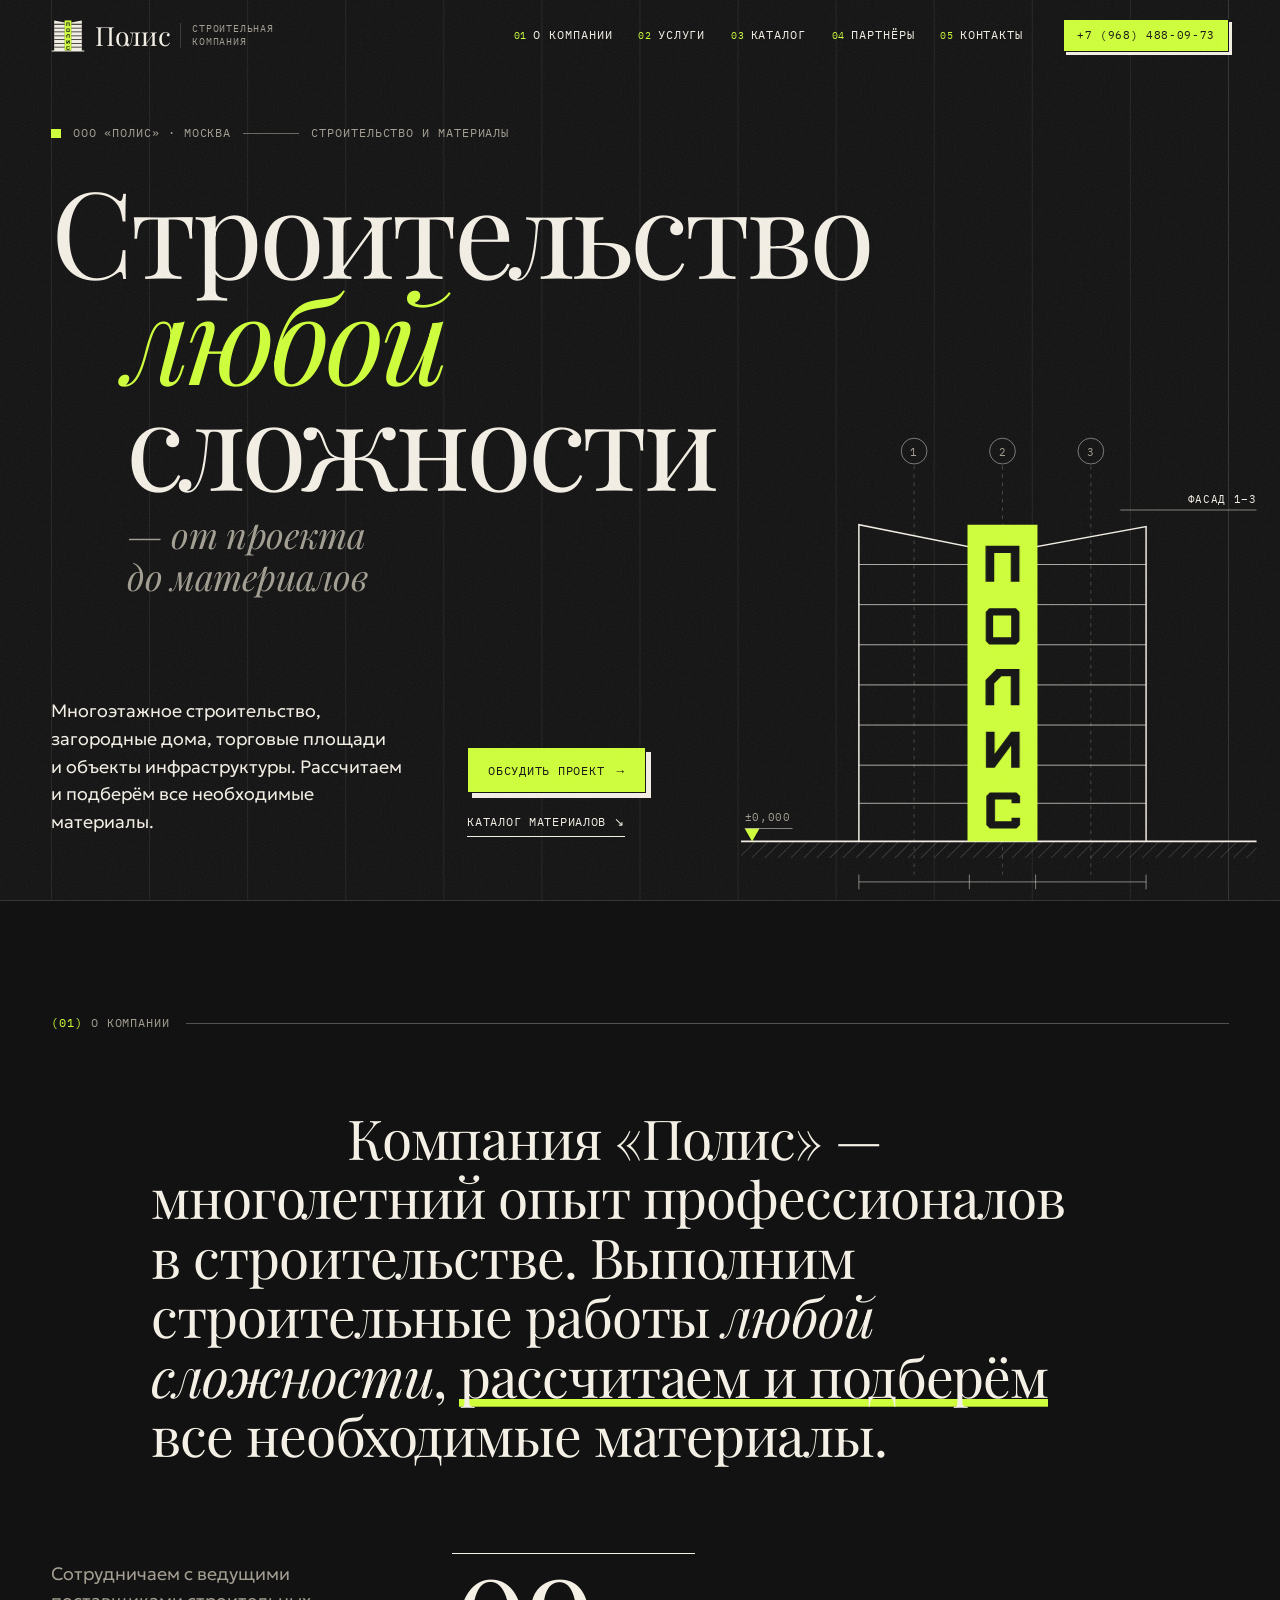
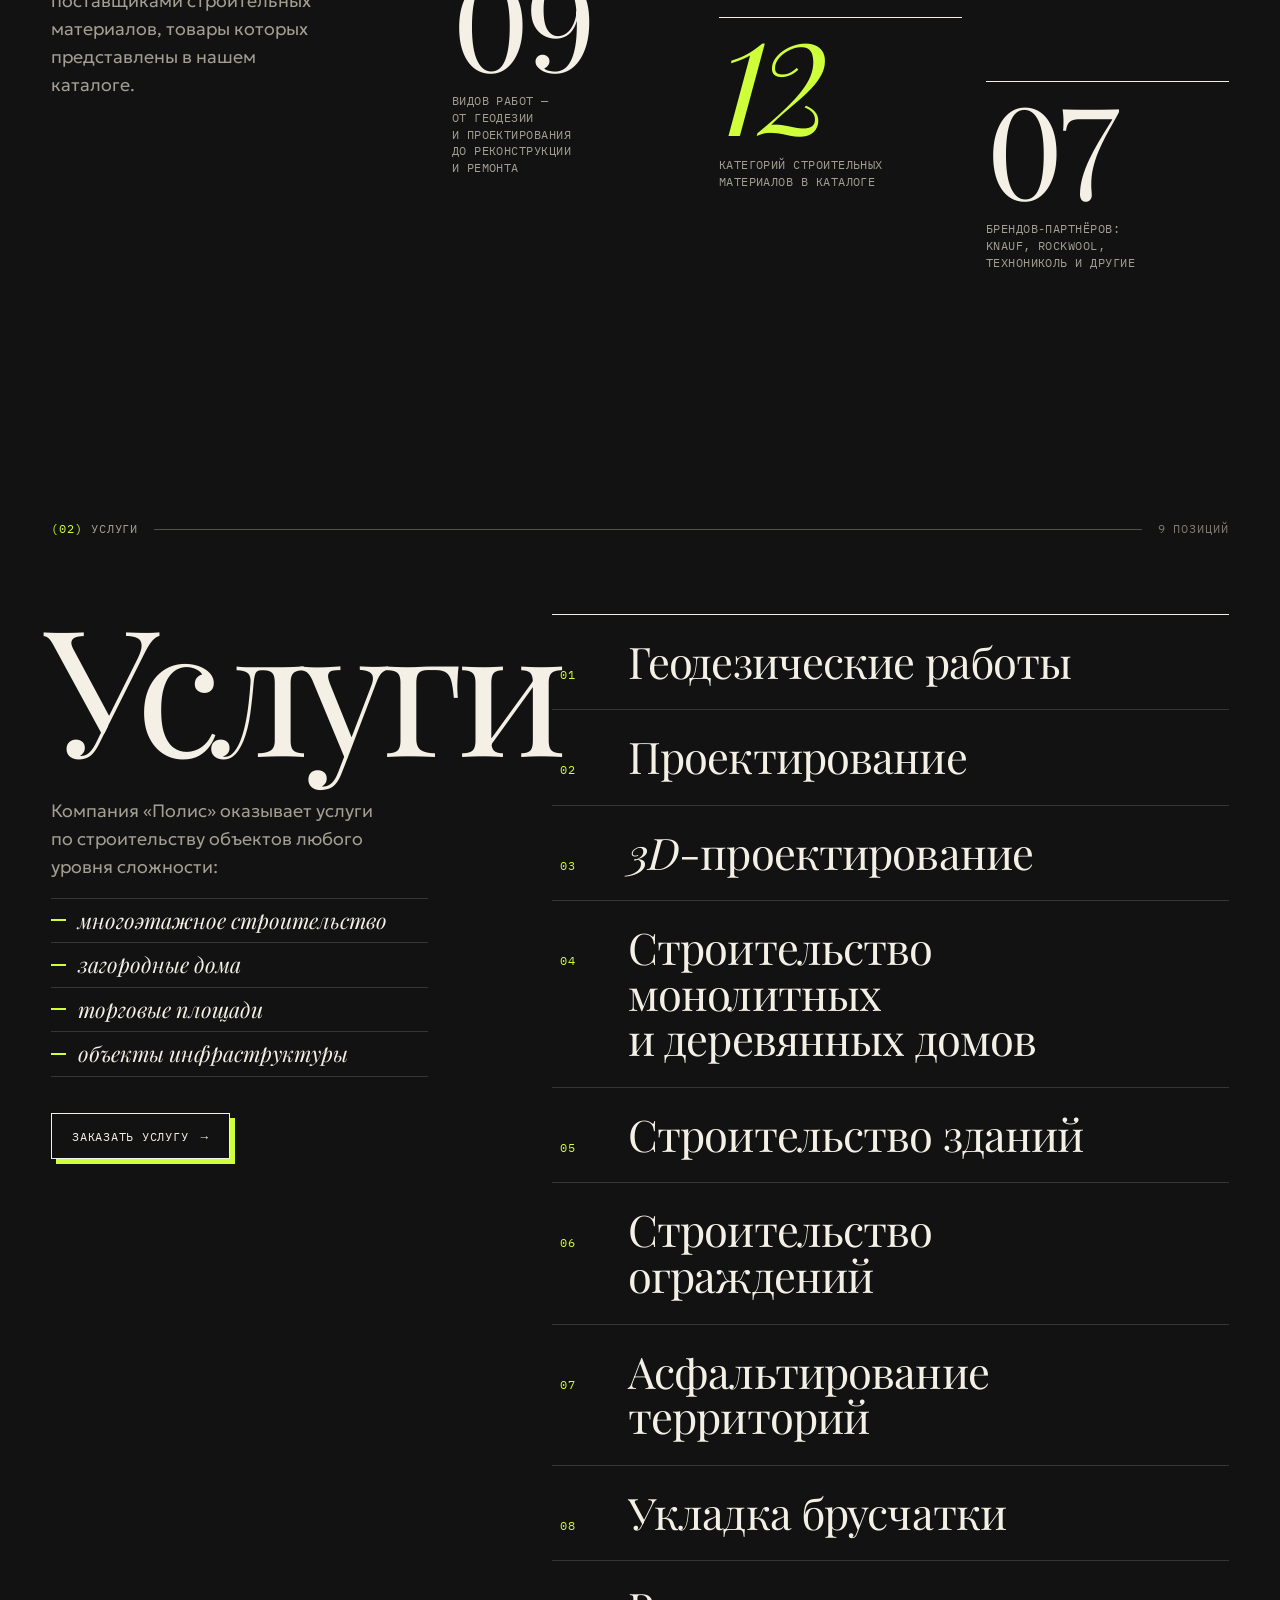
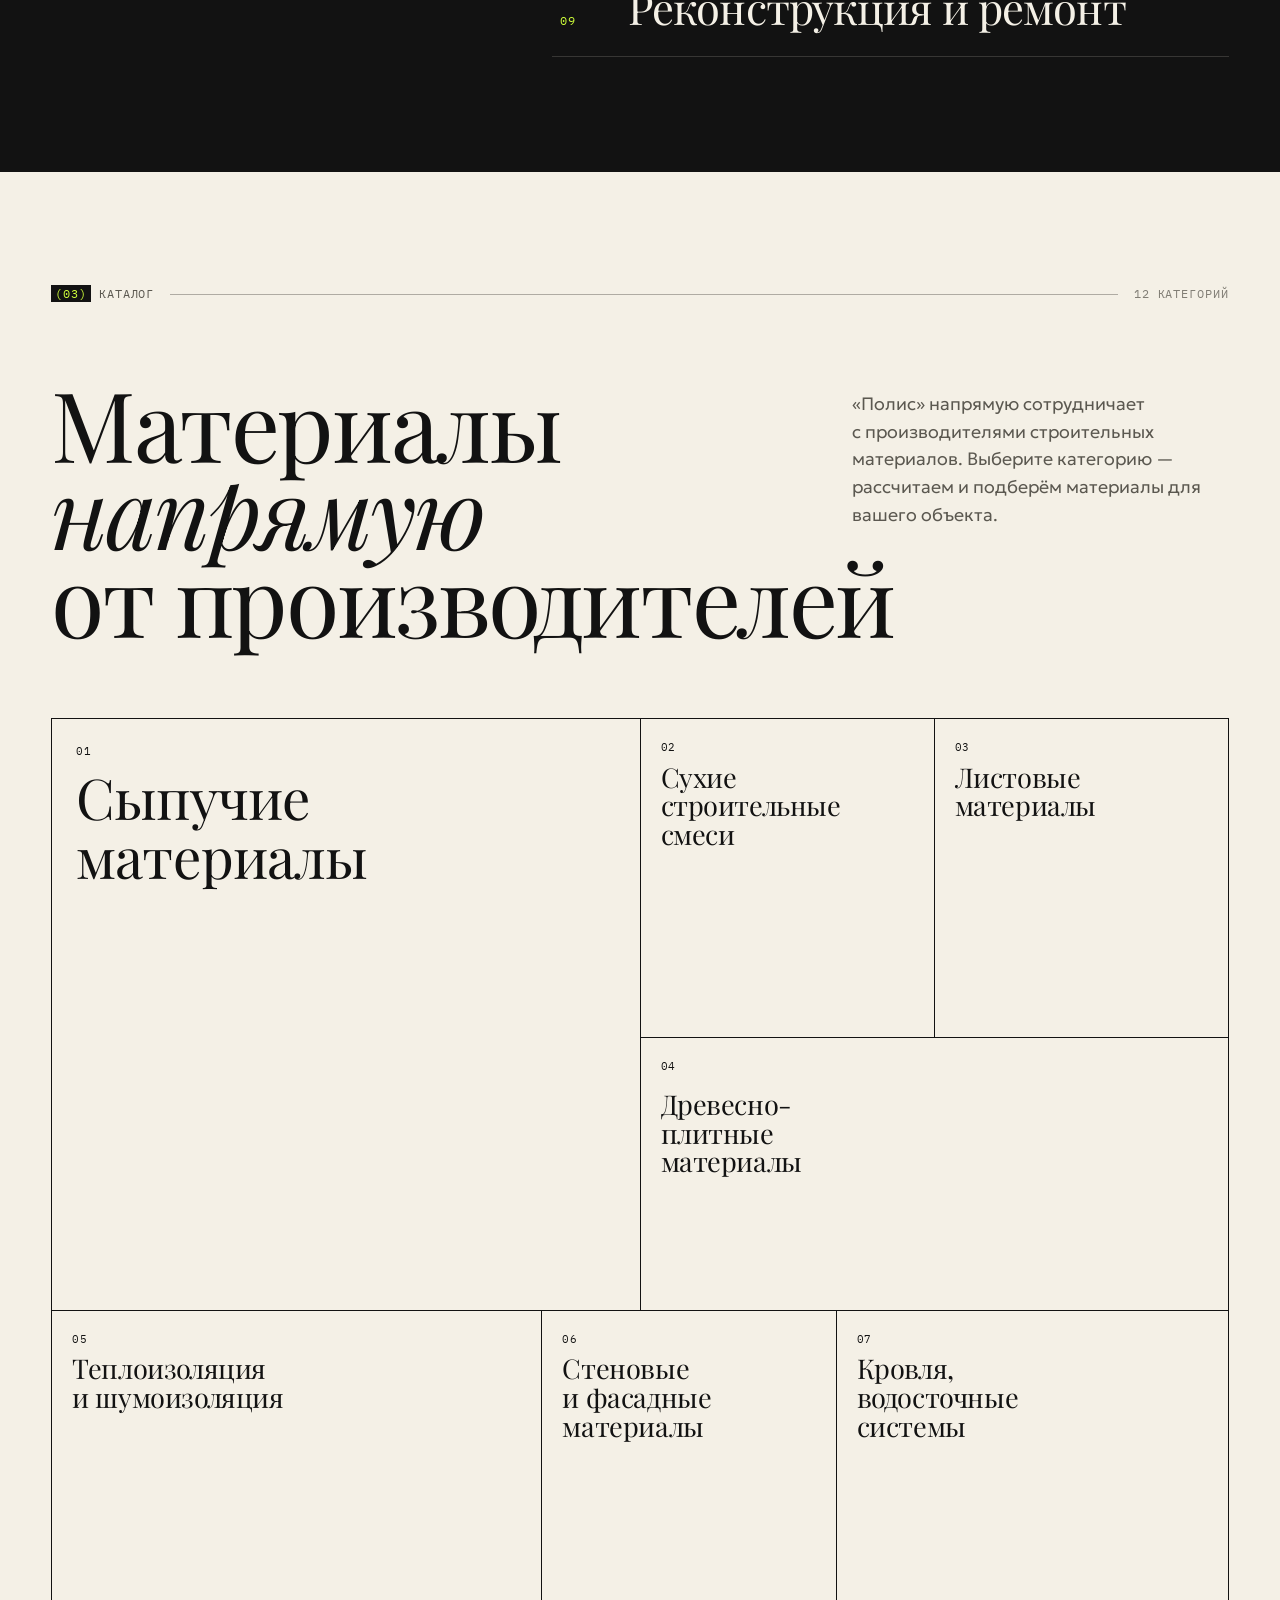
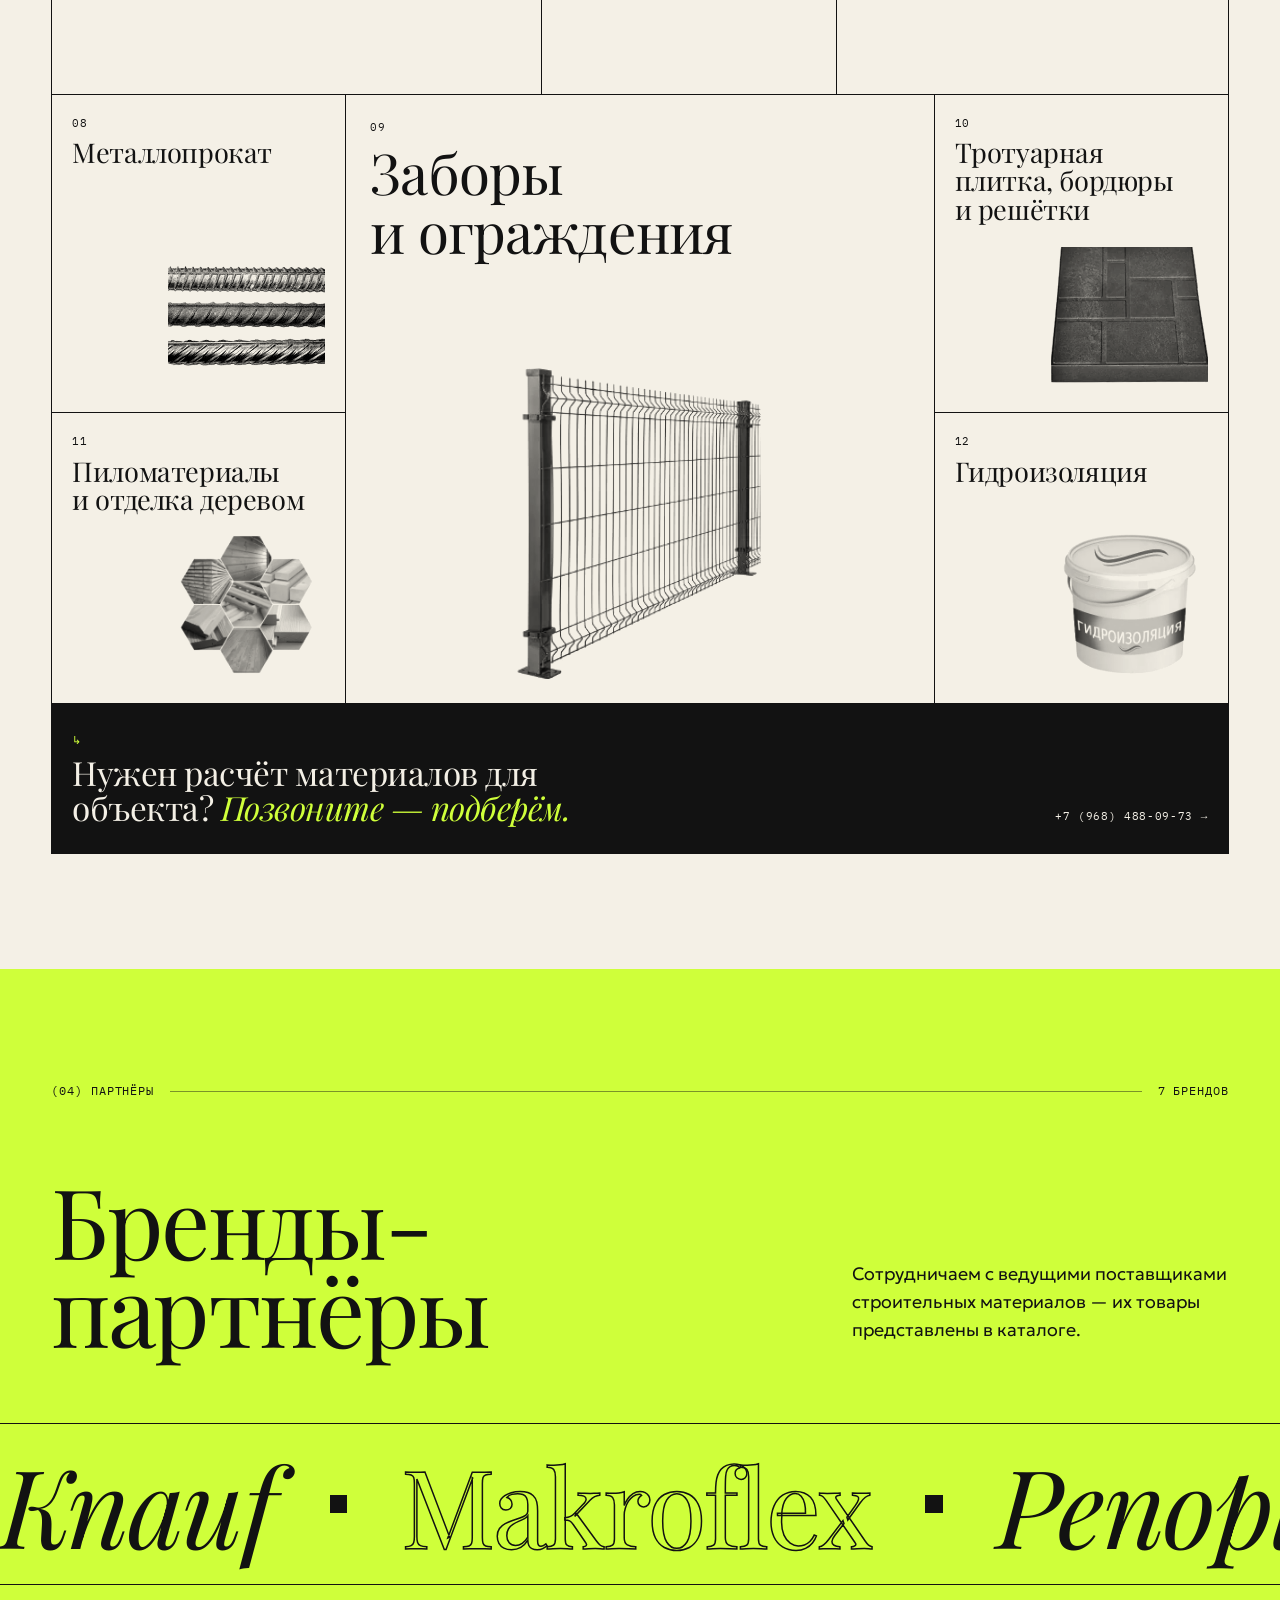
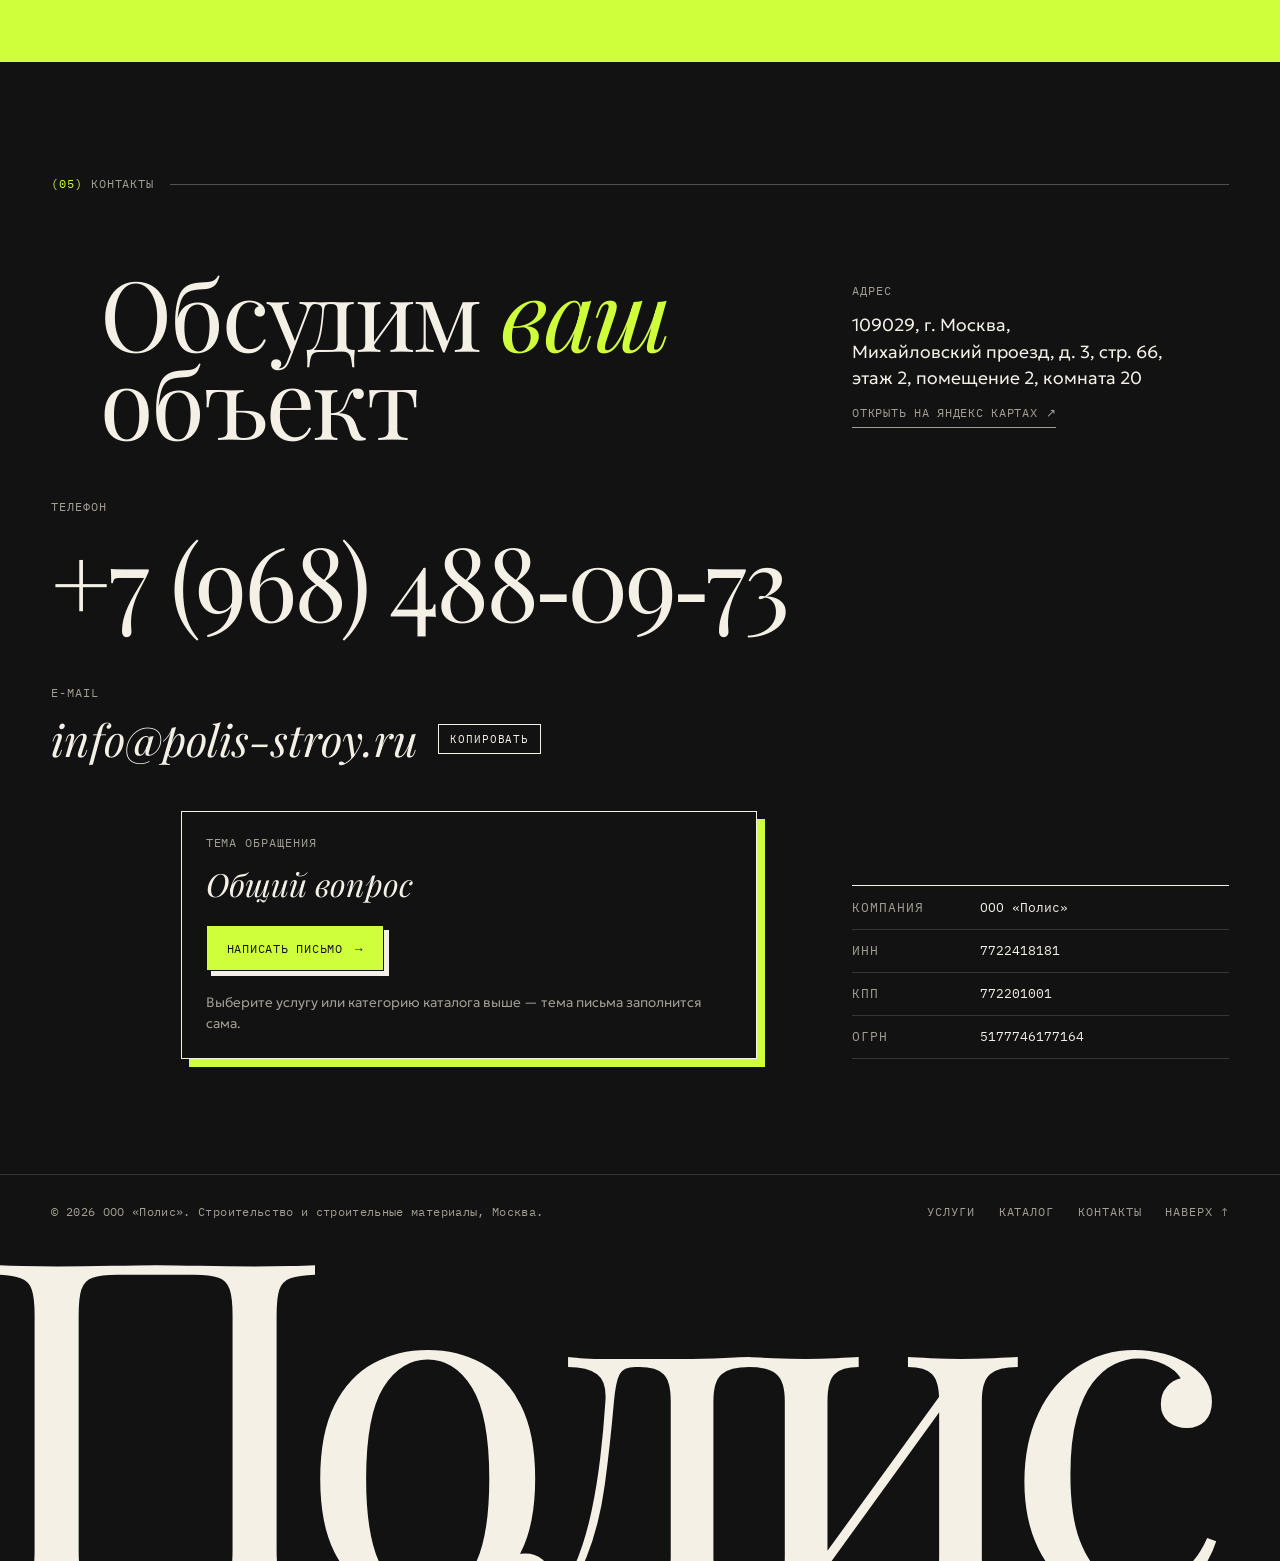
==== docs/index.html @ ef686bbd "chore: move site to docs/ for GitHub Pages" ====
<!doctype html>
<html lang="ru">
<head>
  <meta charset="utf-8">
  <meta name="viewport" content="width=device-width, initial-scale=1, viewport-fit=cover">
  <title>«Полис» — строительная компания в Москве: работы и материалы</title>
  <meta name="description" content="ООО «Полис», Москва: строительство объектов любой сложности — от геодезии и проектирования до реконструкции и ремонта. Рассчитаем и подберём строительные материалы. +7 (968) 488-09-73.">
  <link rel="canonical" href="https://www.polis-stroy.ru/">
  <meta name="theme-color" content="#121212">
  <meta name="format-detection" content="telephone=no">

  <meta property="og:type" content="website">
  <meta property="og:locale" content="ru_RU">
  <meta property="og:site_name" content="Полис">
  <meta property="og:title" content="Строительная компания «Полис» — Москва">
  <meta property="og:description" content="Строительство объектов любой сложности. Рассчитаем и подберём все необходимые материалы от ведущих производителей.">
  <meta property="og:url" content="https://www.polis-stroy.ru/">
  <meta property="og:image" content="https://www.polis-stroy.ru/assets/img/og-image.jpg">
  <meta property="og:image:width" content="1200">
  <meta property="og:image:height" content="630">
  <meta property="og:image:alt" content="Полис — строительство любой сложности">
  <meta name="twitter:card" content="summary_large_image">

  <link rel="icon" href="favicon.svg" type="image/svg+xml">
  <link rel="apple-touch-icon" href="assets/img/apple-touch-icon.png">

  <link rel="preload" href="assets/fonts/playfair-cyrillic.woff2" as="font" type="font/woff2" crossorigin>
  <link rel="preload" href="assets/fonts/geologica-cyrillic.woff2" as="font" type="font/woff2" crossorigin>
  <link rel="stylesheet" href="assets/css/style.css">
  <script>document.documentElement.classList.add('js')</script>
  <script src="assets/js/main.js" defer></script>

  <script type="application/ld+json">
  {
    "@context": "https://schema.org",
    "@type": "GeneralContractor",
    "name": "Полис",
    "legalName": "ООО «Полис»",
    "url": "https://www.polis-stroy.ru/",
    "image": "https://www.polis-stroy.ru/assets/img/og-image.jpg",
    "telephone": "+7-968-488-09-73",
    "email": "info@polis-stroy.ru",
    "taxID": "7722418181",
    "address": {
      "@type": "PostalAddress",
      "postalCode": "109029",
      "addressLocality": "Москва",
      "streetAddress": "Михайловский проезд, д. 3, стр. 66, этаж 2, помещение 2, комната 20",
      "addressCountry": "RU"
    },
    "hasOfferCatalog": {
      "@type": "OfferCatalog",
      "name": "Услуги",
      "itemListElement": [
        {"@type": "Offer", "itemOffered": {"@type": "Service", "name": "Геодезические работы"}},
        {"@type": "Offer", "itemOffered": {"@type": "Service", "name": "Проектирование"}},
        {"@type": "Offer", "itemOffered": {"@type": "Service", "name": "3D-проектирование"}},
        {"@type": "Offer", "itemOffered": {"@type": "Service", "name": "Строительство монолитных и деревянных домов"}},
        {"@type": "Offer", "itemOffered": {"@type": "Service", "name": "Строительство зданий"}},
        {"@type": "Offer", "itemOffered": {"@type": "Service", "name": "Строительство ограждений"}},
        {"@type": "Offer", "itemOffered": {"@type": "Service", "name": "Асфальтирование территорий"}},
        {"@type": "Offer", "itemOffered": {"@type": "Service", "name": "Укладка брусчатки"}},
        {"@type": "Offer", "itemOffered": {"@type": "Service", "name": "Реконструкция и ремонт"}}
      ]
    }
  }
  </script>
</head>
<body>
  <svg class="sprite" width="0" height="0" aria-hidden="true" focusable="false">
    <symbol id="mark" viewBox="0 0 192 192">
      <path style="fill:var(--mark-side,currentColor)" d="M18 8l60 12v160H18zM114 20l60-11v171h-60zM4 177.3h183.8v5.8H4z"/>
      <path style="fill:var(--mark-gap,#121212)" d="M18 27.5h156v4.3H18zM18 49.3h156v4.2H18zM18 71.1h156v4.2H18zM18 92.9h156v4.2H18zM18 114.7h156v4.2H18zM18 136.5h156v4.2H18zM18 157.2h156v4.3H18z"/>
      <path style="fill:var(--mark-core,#cfff3a)" d="M77 8h38v169.3H77z"/>
      <path style="fill:var(--mark-gap,#121212)" d="m105.2 19.4v19.6h-4.7v-15.7h-9v15.7h-4.7v-19.6zm-1.9 34l1.9 2v15.7l-1.9 1.9h-14.5l-1.9-1.9v-15.7l1.9-2zm-2.6 15.7v-11.8h-9.8v11.8zm4.5 17.3v19.6h-4.7v-15.7h-5.1l-3.9 3.9v11.8h-4.7v-13.7l5.9-5.9zm-13.5 34v12.1l9-12.1h4.6v19.6h-4.6v-12.1l-9 12.1h-4.7v-19.6zm11.9 33l1.9 2v3.9h-4.6v-2h-9v11.8h9v-2h4.6v4l-1.9 1.9h-14.5l-1.9-1.9v-15.7l1.9-2z"/>
    </symbol>
  </svg>

  <a class="skip" href="#main">Перейти к содержанию</a>

  <header class="site-header" data-header>
    <div class="site-header__inner">
      <a class="brand" href="#top" aria-label="Полис — на главную">
        <svg class="brand__mark" aria-hidden="true"><use href="#mark"/></svg>
        <span class="brand__name">Полис</span>
        <span class="brand__tag">Строительная<br>компания</span>
      </a>

      <nav class="nav" aria-label="Основная навигация">
        <ul class="nav__list" id="nav-list">
          <li><a href="#about"><span class="nav__num">01</span>О&nbsp;компании</a></li>
          <li><a href="#services"><span class="nav__num">02</span>Услуги</a></li>
          <li><a href="#catalog"><span class="nav__num">03</span>Каталог</a></li>
          <li><a href="#partners"><span class="nav__num">04</span>Партнёры</a></li>
          <li><a href="#contacts"><span class="nav__num">05</span>Контакты</a></li>
          <li class="nav__extra">
            <a href="tel:+79684880973">+7 (968) 488-09-73</a>
            <a href="mailto:info@polis-stroy.ru">info@polis-stroy.ru</a>
          </li>
        </ul>
      </nav>

      <a class="btn btn--sm header-phone" href="tel:+79684880973">+7 (968) 488-09-73</a>

      <button class="menu-toggle" type="button" aria-expanded="false" aria-controls="nav-list" data-menu-toggle>
        <span class="menu-toggle__label">Меню</span>
        <span class="menu-toggle__bars" aria-hidden="true"></span>
      </button>
    </div>
    <div class="progress" aria-hidden="true"></div>
  </header>

  <main id="main">
    <!-- HERO -->
    <section class="hero" id="top" aria-labelledby="hero-title">
      <div class="hero__grid wrap">
        <p class="hero__kicker eyebrow">
          <span class="sq" aria-hidden="true"></span>ООО «Полис» · Москва
          <span class="hero__kicker-rule" aria-hidden="true"></span>
          <span class="hero__kicker-alt">Строительство и&nbsp;материалы</span>
        </p>

        <h1 class="hero__title" id="hero-title">
          <span class="hero__line hero__line--1">Строительство</span>
          <span class="hero__line hero__line--2"><em>любой</em> сложности</span>
          <span class="hero__line hero__line--3">— от&nbsp;проекта до&nbsp;материалов</span>
        </h1>

        <div class="hero__foot">
          <p class="hero__lead">
            Многоэтажное строительство, загородные дома, торговые площади и&nbsp;объекты инфраструктуры. Рассчитаем и&nbsp;подберём все необходимые материалы.
          </p>
          <div class="hero__actions">
            <a class="btn" href="#contacts">Обсудить проект <span class="btn__arrow" aria-hidden="true">→</span></a>
            <a class="link-arrow" href="#catalog">Каталог материалов <span aria-hidden="true">↘</span></a>
          </div>
        </div>
      </div>

      <svg class="hero__art" viewBox="-52 -44 292 256" aria-hidden="true" focusable="false">
        <defs>
          <pattern id="hatch" width="5" height="5" patternUnits="userSpaceOnUse" patternTransform="rotate(45)">
            <line x1="0" y1="0" x2="0" y2="5" class="art-hatch"/>
          </pattern>
        </defs>
        <g class="art-axes">
          <path d="M48 -24V198M96 -24V198M144 -24V198"/>
          <circle cx="48" cy="-32" r="7"/><circle cx="96" cy="-32" r="7"/><circle cx="144" cy="-32" r="7"/>
          <text x="48" y="-29.5">1</text><text x="96" y="-29.5">2</text><text x="144" y="-29.5">3</text>
        </g>
        <rect x="-46" y="180" width="280" height="9" fill="url(#hatch)"/>
        <g class="art-draw">
          <path pathLength="1" d="M18 180V8l60 12v160"/>
          <path pathLength="1" d="M114 180V20l60-11v171"/>
          <path pathLength="1" class="art-floors" d="M18 29.6h60M18 51.4h60M18 73.2h60M18 95h60M18 116.8h60M18 138.6h60M18 159.3h60M114 29.6h60M114 51.4h60M114 73.2h60M114 95h60M114 116.8h60M114 138.6h60M114 159.3h60"/>
          <path pathLength="1" class="art-ground" d="M-46 180H234"/>
        </g>
        <g class="art-core">
          <rect x="77" y="8" width="38" height="172"/>
          <path class="art-letters" d="m105.2 19.4v19.6h-4.7v-15.7h-9v15.7h-4.7v-19.6zm-1.9 34l1.9 2v15.7l-1.9 1.9h-14.5l-1.9-1.9v-15.7l1.9-2zm-2.6 15.7v-11.8h-9.8v11.8zm4.5 17.3v19.6h-4.7v-15.7h-5.1l-3.9 3.9v11.8h-4.7v-13.7l5.9-5.9zm-13.5 34v12.1l9-12.1h4.6v19.6h-4.6v-12.1l-9 12.1h-4.7v-19.6zm11.9 33l1.9 2v3.9h-4.6v-2h-9v11.8h9v-2h4.6v4l-1.9 1.9h-14.5l-1.9-1.9v-15.7l1.9-2z"/>
        </g>
        <g class="art-notes">
          <path d="M-40 180l-4-7h8z"/>
          <path d="M-44 173h26"/>
          <text x="-44" y="169" text-anchor="start">±0,000</text>
          <path d="M18 202H174M18 198v8M78 198v8M114 198v8M174 198v8"/>
          <text x="234" y="-4" text-anchor="end" class="art-title">ФАСАД 1–3</text>
          <path d="M160 0H234"/>
        </g>
      </svg>
    </section>

    <!-- ABOUT -->
    <section class="about section" id="about" aria-labelledby="about-title">
      <div class="wrap">
        <div class="section-bar">
          <span class="eyebrow"><span class="idx">(01)</span> О&nbsp;компании</span>
          <span class="section-bar__rule" aria-hidden="true"></span>
        </div>

        <div class="about__grid">
          <h2 class="visually-hidden" id="about-title">О компании</h2>
          <p class="about__statement" data-reveal>
            Компания «Полис»&nbsp;— многолетний опыт профессионалов в&nbsp;строительстве. Выполним строительные работы <em>любой сложности</em>, <mark>рассчитаем и&nbsp;подберём</mark> все необходимые материалы.
          </p>

          <p class="about__side" data-reveal>
            Сотрудничаем с&nbsp;ведущими поставщиками строительных материалов, товары которых представлены в&nbsp;нашем каталоге.
          </p>

          <ul class="facts" role="list">
            <li class="fact fact--a" data-reveal>
              <span class="fact__num">09</span>
              <span class="fact__label">видов работ&nbsp;— от&nbsp;геодезии и&nbsp;проектирования до&nbsp;реконструкции и&nbsp;ремонта</span>
            </li>
            <li class="fact fact--b" data-reveal>
              <span class="fact__num">12</span>
              <span class="fact__label">категорий строительных материалов в&nbsp;каталоге</span>
            </li>
            <li class="fact fact--c" data-reveal>
              <span class="fact__num">07</span>
              <span class="fact__label">брендов-партнёров: Knauf, Rockwool, Технониколь и&nbsp;другие</span>
            </li>
          </ul>
        </div>
      </div>
    </section>

    <!-- SERVICES -->
    <section class="services section" id="services" aria-labelledby="services-title">
      <div class="wrap">
        <div class="section-bar">
          <span class="eyebrow"><span class="idx">(02)</span> Услуги</span>
          <span class="section-bar__rule" aria-hidden="true"></span>
          <span class="eyebrow eyebrow--muted">9&nbsp;позиций</span>
        </div>

        <div class="services__grid">
          <div class="services__intro">
            <h2 class="display services__title" id="services-title">Услуги</h2>
            <p class="services__text">
              Компания «Полис» оказывает услуги по&nbsp;строительству объектов любого уровня сложности:
            </p>
            <ul class="objects" role="list">
              <li>многоэтажное строительство</li>
              <li>загородные дома</li>
              <li>торговые площади</li>
              <li>объекты инфраструктуры</li>
            </ul>
            <a class="btn btn--ghost" href="#contacts">Заказать услугу <span class="btn__arrow" aria-hidden="true">→</span></a>
          </div>

          <ol class="svc" role="list">
            <li><a class="svc__row" href="#contacts" data-topic="Геодезические работы"><span class="svc__num">01</span><span class="svc__name">Геодезические работы</span><span class="svc__go">Заказать <span aria-hidden="true">→</span></span></a></li>
            <li><a class="svc__row" href="#contacts" data-topic="Проектирование"><span class="svc__num">02</span><span class="svc__name">Проектирование</span><span class="svc__go">Заказать <span aria-hidden="true">→</span></span></a></li>
            <li><a class="svc__row" href="#contacts" data-topic="3D-проектирование"><span class="svc__num">03</span><span class="svc__name"><em>3D</em>-проектирование</span><span class="svc__go">Заказать <span aria-hidden="true">→</span></span></a></li>
            <li><a class="svc__row" href="#contacts" data-topic="Строительство монолитных и деревянных домов"><span class="svc__num">04</span><span class="svc__name">Строительство монолитных и&nbsp;деревянных домов</span><span class="svc__go">Заказать <span aria-hidden="true">→</span></span></a></li>
            <li><a class="svc__row" href="#contacts" data-topic="Строительство зданий"><span class="svc__num">05</span><span class="svc__name">Строительство зданий</span><span class="svc__go">Заказать <span aria-hidden="true">→</span></span></a></li>
            <li><a class="svc__row" href="#contacts" data-topic="Строительство ограждений"><span class="svc__num">06</span><span class="svc__name">Строительство ограждений</span><span class="svc__go">Заказать <span aria-hidden="true">→</span></span></a></li>
            <li><a class="svc__row" href="#contacts" data-topic="Асфальтирование территорий"><span class="svc__num">07</span><span class="svc__name">Асфальтирование территорий</span><span class="svc__go">Заказать <span aria-hidden="true">→</span></span></a></li>
            <li><a class="svc__row" href="#contacts" data-topic="Укладка брусчатки"><span class="svc__num">08</span><span class="svc__name">Укладка брусчатки</span><span class="svc__go">Заказать <span aria-hidden="true">→</span></span></a></li>
            <li><a class="svc__row" href="#contacts" data-topic="Реконструкция и ремонт"><span class="svc__num">09</span><span class="svc__name">Реконструкция и&nbsp;ремонт</span><span class="svc__go">Заказать <span aria-hidden="true">→</span></span></a></li>
          </ol>
        </div>
      </div>
    </section>

    <!-- CATALOG -->
    <section class="catalog section section--paper" id="catalog" aria-labelledby="catalog-title">
      <div class="wrap">
        <div class="section-bar">
          <span class="eyebrow"><span class="idx">(03)</span> Каталог</span>
          <span class="section-bar__rule" aria-hidden="true"></span>
          <span class="eyebrow eyebrow--muted">12&nbsp;категорий</span>
        </div>

        <div class="catalog__head">
          <h2 class="display catalog__title" id="catalog-title"><span>Материалы</span> <em>напрямую</em> <span>от&nbsp;производителей</span></h2>
          <p class="catalog__text">
            «Полис» напрямую сотрудничает с&nbsp;производителями строительных материалов. Выберите категорию&nbsp;— рассчитаем и&nbsp;подберём материалы для вашего объекта.
          </p>
        </div>

        <ul class="tiles" role="list">
          <li class="tile tile--xl">
            <a class="tile__link" href="#contacts" data-topic="Сыпучие материалы">
              <span class="tile__num">01</span>
              <h3 class="tile__title">Сыпучие материалы</h3>
              <img class="tile__img" src="assets/img/catalog/bulk-materials.webp" alt="" width="350" height="350" loading="lazy" decoding="async">
              <span class="tile__cta">Запросить расчёт <span aria-hidden="true">→</span></span>
            </a>
          </li>
          <li class="tile">
            <a class="tile__link" href="#contacts" data-topic="Сухие строительные смеси">
              <span class="tile__num">02</span>
              <h3 class="tile__title">Сухие строительные смеси</h3>
              <img class="tile__img" src="assets/img/catalog/dry-building-mixes.webp" alt="" width="350" height="350" loading="lazy" decoding="async">
              <span class="tile__cta">Запросить расчёт <span aria-hidden="true">→</span></span>
            </a>
          </li>
          <li class="tile">
            <a class="tile__link" href="#contacts" data-topic="Листовые материалы">
              <span class="tile__num">03</span>
              <h3 class="tile__title">Листовые материалы</h3>
              <img class="tile__img" src="assets/img/catalog/sheet-materials.webp" alt="" width="350" height="350" loading="lazy" decoding="async">
              <span class="tile__cta">Запросить расчёт <span aria-hidden="true">→</span></span>
            </a>
          </li>
          <li class="tile tile--wide">
            <a class="tile__link" href="#contacts" data-topic="Древесно-плитные материалы">
              <span class="tile__num">04</span>
              <h3 class="tile__title">Древесно-плитные материалы</h3>
              <img class="tile__img" src="assets/img/catalog/wood-board-materials.webp" alt="" width="300" height="300" loading="lazy" decoding="async">
              <span class="tile__cta">Запросить расчёт <span aria-hidden="true">→</span></span>
            </a>
          </li>
          <li class="tile tile--m5">
            <a class="tile__link" href="#contacts" data-topic="Теплоизоляция и шумоизоляция">
              <span class="tile__num">05</span>
              <h3 class="tile__title">Теплоизоляция и&nbsp;шумоизоляция</h3>
              <img class="tile__img" src="assets/img/catalog/thermal-noise-insulation.webp" alt="" width="350" height="350" loading="lazy" decoding="async">
              <span class="tile__cta">Запросить расчёт <span aria-hidden="true">→</span></span>
            </a>
          </li>
          <li class="tile">
            <a class="tile__link" href="#contacts" data-topic="Стеновые и фасадные материалы">
              <span class="tile__num">06</span>
              <h3 class="tile__title">Стеновые и&nbsp;фасадные материалы</h3>
              <img class="tile__img" src="assets/img/catalog/facade-materials.webp" alt="" width="300" height="300" loading="lazy" decoding="async">
              <span class="tile__cta">Запросить расчёт <span aria-hidden="true">→</span></span>
            </a>
          </li>
          <li class="tile tile--m4">
            <a class="tile__link" href="#contacts" data-topic="Кровля, водосточные системы">
              <span class="tile__num">07</span>
              <h3 class="tile__title">Кровля, водосточные системы</h3>
              <img class="tile__img" src="assets/img/catalog/roofing-materials.webp" alt="" width="350" height="350" loading="lazy" decoding="async">
              <span class="tile__cta">Запросить расчёт <span aria-hidden="true">→</span></span>
            </a>
          </li>
          <li class="tile">
            <a class="tile__link" href="#contacts" data-topic="Металлопрокат">
              <span class="tile__num">08</span>
              <h3 class="tile__title">Металлопрокат</h3>
              <img class="tile__img" src="assets/img/catalog/metal-products.webp" alt="" width="300" height="300" loading="lazy" decoding="async">
              <span class="tile__cta">Запросить расчёт <span aria-hidden="true">→</span></span>
            </a>
          </li>
          <li class="tile tile--xl tile--center">
            <a class="tile__link" href="#contacts" data-topic="Заборы и ограждения">
              <span class="tile__num">09</span>
              <h3 class="tile__title">Заборы и&nbsp;ограждения</h3>
              <img class="tile__img" src="assets/img/catalog/fences.webp" alt="" width="300" height="300" loading="lazy" decoding="async">
              <span class="tile__cta">Запросить расчёт <span aria-hidden="true">→</span></span>
            </a>
          </li>
          <li class="tile">
            <a class="tile__link" href="#contacts" data-topic="Тротуарная плитка, бордюры и решётки">
              <span class="tile__num">10</span>
              <h3 class="tile__title">Тротуарная плитка, бордюры и&nbsp;решётки</h3>
              <img class="tile__img" src="assets/img/catalog/paving-slabs.webp" alt="" width="300" height="300" loading="lazy" decoding="async">
              <span class="tile__cta">Запросить расчёт <span aria-hidden="true">→</span></span>
            </a>
          </li>
          <li class="tile">
            <a class="tile__link" href="#contacts" data-topic="Пиломатериалы и отделка деревом">
              <span class="tile__num">11</span>
              <h3 class="tile__title">Пиломатериалы и&nbsp;отделка деревом</h3>
              <img class="tile__img" src="assets/img/catalog/lumber-and-wood-trim.webp" alt="" width="350" height="350" loading="lazy" decoding="async">
              <span class="tile__cta">Запросить расчёт <span aria-hidden="true">→</span></span>
            </a>
          </li>
          <li class="tile">
            <a class="tile__link" href="#contacts" data-topic="Гидроизоляция">
              <span class="tile__num">12</span>
              <h3 class="tile__title">Гидроизоляция</h3>
              <img class="tile__img" src="assets/img/catalog/waterproofing.webp" alt="" width="350" height="350" loading="lazy" decoding="async">
              <span class="tile__cta">Запросить расчёт <span aria-hidden="true">→</span></span>
            </a>
          </li>
          <li class="tile tile--cta">
            <a class="tile__link" href="tel:+79684880973">
              <span class="tile__num">↳</span>
              <span class="tile__title">Нужен расчёт материалов для объекта? <em>Позвоните&nbsp;— подберём.</em></span>
              <span class="tile__cta">+7 (968) 488-09-73 <span aria-hidden="true">→</span></span>
            </a>
          </li>
        </ul>
      </div>
    </section>

    <!-- PARTNERS -->
    <section class="partners section section--accent" id="partners" aria-labelledby="partners-title">
      <div class="wrap partners__head">
        <div class="section-bar">
          <span class="eyebrow"><span class="idx">(04)</span> Партнёры</span>
          <span class="section-bar__rule" aria-hidden="true"></span>
          <span class="eyebrow">7&nbsp;брендов</span>
        </div>
        <div class="partners__intro">
          <h2 class="display partners__title" id="partners-title">Бренды-партнёры</h2>
          <p class="partners__text">Сотрудничаем с&nbsp;ведущими поставщиками строительных материалов&nbsp;— их товары представлены в&nbsp;каталоге.</p>
        </div>
      </div>

      <div class="marquee" data-marquee>
        <div class="marquee__track">
          <ul class="marquee__list" role="list">
            <li>Knauf</li>
            <li class="o">Makroflex</li>
            <li>Penoplex</li>
            <li class="o">Rockwool</li>
            <li>Tikkurila</li>
            <li class="o">Vetonit</li>
            <li>Технониколь</li>
          </ul>
          <ul class="marquee__list" role="list" aria-hidden="true">
            <li>Knauf</li>
            <li class="o">Makroflex</li>
            <li>Penoplex</li>
            <li class="o">Rockwool</li>
            <li>Tikkurila</li>
            <li class="o">Vetonit</li>
            <li>Технониколь</li>
          </ul>
        </div>
      </div>
    </section>

    <!-- CONTACTS -->
    <section class="contacts section" id="contacts" aria-labelledby="contacts-title">
      <div class="wrap">
        <div class="section-bar">
          <span class="eyebrow"><span class="idx">(05)</span> Контакты</span>
          <span class="section-bar__rule" aria-hidden="true"></span>
        </div>

        <div class="contacts__grid">
          <div class="contacts__main">
            <h2 class="display contacts__title" id="contacts-title">Обсудим <em>ваш</em> объект</h2>

            <a class="phone" href="tel:+79684880973"><span class="phone__label eyebrow">Телефон</span>+7&nbsp;(968) 488‑09‑73</a>

            <div class="mail">
              <span class="eyebrow">E-mail</span>
              <div class="mail__row">
                <a class="mail__addr" href="mailto:info@polis-stroy.ru">info@polis-stroy.ru</a>
                <button class="chip-btn" type="button" data-copy="info@polis-stroy.ru" hidden>Копировать</button>
              </div>
            </div>

            <div class="request" data-request>
              <div class="request__row">
                <span class="eyebrow">Тема обращения</span>
                <button class="request__reset" type="button" data-topic-reset hidden>Сбросить <span aria-hidden="true">×</span></button>
              </div>
              <p class="request__topic" data-topic-out aria-live="polite">Общий вопрос</p>
              <a class="btn" href="mailto:info@polis-stroy.ru?subject=%D0%97%D0%B0%D0%BF%D1%80%D0%BE%D1%81%20%D1%81%20%D1%81%D0%B0%D0%B9%D1%82%D0%B0" data-mailto>Написать письмо <span class="btn__arrow" aria-hidden="true">→</span></a>
              <p class="request__hint">Выберите услугу или категорию каталога выше&nbsp;— тема письма заполнится сама.</p>
            </div>
          </div>

          <aside class="contacts__side">
            <div class="addr">
              <span class="eyebrow">Адрес</span>
              <address class="addr__text">
                109029, г.&nbsp;Москва,<br>
                Михайловский проезд, д.&nbsp;3, стр.&nbsp;66,<br>
                этаж&nbsp;2, помещение&nbsp;2, комната&nbsp;20
              </address>
              <a class="link-arrow" href="https://yandex.ru/maps/?text=%D0%9C%D0%BE%D1%81%D0%BA%D0%B2%D0%B0%2C%20%D0%9C%D0%B8%D1%85%D0%B0%D0%B9%D0%BB%D0%BE%D0%B2%D1%81%D0%BA%D0%B8%D0%B9%20%D0%BF%D1%80%D0%BE%D0%B5%D0%B7%D0%B4%2C%20%D0%B4.%203%2C%20%D1%81%D1%82%D1%80.%2066" target="_blank" rel="noopener">Открыть на&nbsp;Яндекс Картах <span aria-hidden="true">↗</span></a>
            </div>

            <dl class="req">
              <div><dt>Компания</dt><dd>ООО «Полис»</dd></div>
              <div><dt>ИНН</dt><dd>7722418181</dd></div>
              <div><dt>КПП</dt><dd>772201001</dd></div>
              <div><dt>ОГРН</dt><dd>5177746177164</dd></div>
            </dl>
          </aside>
        </div>
      </div>
    </section>
  </main>

  <footer class="site-footer">
    <div class="wrap site-footer__row">
      <p>© <span data-year>2026</span> ООО «Полис». Строительство и&nbsp;строительные материалы, Москва.</p>
      <ul class="site-footer__nav" role="list">
        <li><a href="#services">Услуги</a></li>
        <li><a href="#catalog">Каталог</a></li>
        <li><a href="#contacts">Контакты</a></li>
        <li><a href="#top">Наверх <span aria-hidden="true">↑</span></a></li>
      </ul>
    </div>
    <p class="site-footer__word" aria-hidden="true">Полис</p>
  </footer>

  <div class="toast" role="status" aria-live="polite" data-toast></div>
</body>
</html>
---- docs/assets/css/style.css ----
/* ==========================================================================
   Полис — лендинг
   Палитра: графит + кремовый + один акцент (лайм «хай-виз»).
   Шрифты: Playfair Display (заголовки), Geologica 300 (текст), IBM Plex Mono (метки).
   Mobile-first: база — телефон, дальше 48em (планшет) и 68em (десктоп).
   ========================================================================== */

/* ---------- Fonts (self-hosted, cyrillic + latin subsets) ---------- */
@font-face {
  font-family: "Playfair Display";
  font-style: normal;
  font-weight: 400 900;
  font-display: swap;
  src: url("../fonts/playfair-cyrillic.woff2") format("woff2");
  unicode-range: U+0301, U+0400-045F, U+0490-0491, U+04B0-04B1, U+2116;
}
@font-face {
  font-family: "Playfair Display";
  font-style: normal;
  font-weight: 400 900;
  font-display: swap;
  src: url("../fonts/playfair-latin.woff2") format("woff2");
  unicode-range: U+0000-00FF, U+0131, U+0152-0153, U+02BB-02BC, U+02C6, U+02DA, U+02DC, U+0304, U+0308, U+0329, U+2000-206F, U+20AC, U+2122, U+2191, U+2193, U+2212, U+2215, U+FEFF, U+FFFD;
}
@font-face {
  font-family: "Playfair Display";
  font-style: italic;
  font-weight: 400 900;
  font-display: swap;
  src: url("../fonts/playfair-italic-cyrillic.woff2") format("woff2");
  unicode-range: U+0301, U+0400-045F, U+0490-0491, U+04B0-04B1, U+2116;
}
@font-face {
  font-family: "Playfair Display";
  font-style: italic;
  font-weight: 400 900;
  font-display: swap;
  src: url("../fonts/playfair-italic-latin.woff2") format("woff2");
  unicode-range: U+0000-00FF, U+0131, U+0152-0153, U+02BB-02BC, U+02C6, U+02DA, U+02DC, U+0304, U+0308, U+0329, U+2000-206F, U+20AC, U+2122, U+2191, U+2193, U+2212, U+2215, U+FEFF, U+FFFD;
}
@font-face {
  font-family: "Geologica";
  font-style: normal;
  font-weight: 100 900;
  font-display: swap;
  src: url("../fonts/geologica-cyrillic.woff2") format("woff2");
  unicode-range: U+0301, U+0400-045F, U+0490-0491, U+04B0-04B1, U+2116;
}
@font-face {
  font-family: "Geologica";
  font-style: normal;
  font-weight: 100 900;
  font-display: swap;
  src: url("../fonts/geologica-latin.woff2") format("woff2");
  unicode-range: U+0000-00FF, U+0131, U+0152-0153, U+02BB-02BC, U+02C6, U+02DA, U+02DC, U+0304, U+0308, U+0329, U+2000-206F, U+20AC, U+2122, U+2191, U+2193, U+2212, U+2215, U+FEFF, U+FFFD;
}
@font-face {
  font-family: "IBM Plex Mono";
  font-style: normal;
  font-weight: 400;
  font-display: swap;
  src: url("../fonts/plexmono-cyrillic.woff2") format("woff2");
  unicode-range: U+0301, U+0400-045F, U+0490-0491, U+04B0-04B1, U+2116;
}
@font-face {
  font-family: "IBM Plex Mono";
  font-style: normal;
  font-weight: 400;
  font-display: swap;
  src: url("../fonts/plexmono-latin.woff2") format("woff2");
  unicode-range: U+0000-00FF, U+0131, U+0152-0153, U+02BB-02BC, U+02C6, U+02DA, U+02DC, U+0304, U+0308, U+0329, U+2000-206F, U+20AC, U+2122, U+2191, U+2193, U+2212, U+2215, U+FEFF, U+FFFD;
}

/* ---------- Tokens ---------- */
:root {
  --ink: #121212;
  --ink-2: #1b1b1a;
  --paper: #f4f0e6;
  --muted: #a39e92;      /* вторичный текст на графите */
  --muted-ink: #5b5850;  /* вторичный текст на кремовом */
  --accent: #cfff3a;     /* единственный акцент — лайм «хай-виз» */
  --line: rgb(244 240 230 / 0.16);

  --ff-display: "Playfair Display", Georgia, "Times New Roman", serif;
  --ff-body: "Geologica", "Helvetica Neue", Arial, sans-serif;
  --ff-mono: "IBM Plex Mono", ui-monospace, "SFMono-Regular", Menlo, monospace;

  --max: 1680px;
  --gutter: clamp(1rem, 4vw, 3.5rem);
  --gap: clamp(0.75rem, 2vw, 1.5rem);
  --header-h: 64px;

  --ease: cubic-bezier(0.7, 0, 0.2, 1);
  --ease-out: cubic-bezier(0.2, 0.8, 0.2, 1);
}

/* ---------- Base ---------- */
*,
*::before,
*::after { box-sizing: border-box; }

html {
  -webkit-text-size-adjust: 100%;
  text-size-adjust: 100%;
  scroll-padding-top: calc(var(--header-h) + 0.5rem);
}

body {
  margin: 0;
  background: var(--ink);
  color: var(--paper);
  font-family: var(--ff-body);
  font-weight: 300;
  font-size: clamp(1rem, 0.96rem + 0.2vw, 1.125rem);
  line-height: 1.55;
  -webkit-font-smoothing: antialiased;
  -moz-osx-font-smoothing: grayscale;
}

/* Зерно: фиксированный слой шума поверх страницы */
body::after {
  content: "";
  position: fixed;
  inset: 0;
  z-index: 90;
  pointer-events: none;
  opacity: 0.075;
  background-image: url("data:image/svg+xml,%3Csvg xmlns='http://www.w3.org/2000/svg' width='240' height='240'%3E%3Cfilter id='n'%3E%3CfeTurbulence type='fractalNoise' baseFrequency='.9' numOctaves='3' stitchTiles='stitch'/%3E%3CfeColorMatrix type='saturate' values='0'/%3E%3C/filter%3E%3Crect width='100%25' height='100%25' filter='url(%23n)'/%3E%3C/svg%3E");
}

img,
svg { display: block; max-width: 100%; }

a { color: inherit; }

/* Телефон не должен переноситься посередине номера */
a[href^="tel:"]:not(.tile__link),
.tile__cta { white-space: nowrap; }

.sprite { position: absolute; }

em { font-style: italic; }

h1, h2, h3, p, ul, ol, dl, dd, address { margin: 0; }

ul[role="list"],
ol[role="list"] { list-style: none; padding: 0; }

:focus-visible {
  outline: 2px solid var(--accent);
  outline-offset: 3px;
}

.section--paper :focus-visible,
.section--accent :focus-visible { outline-color: var(--ink); }

::selection { background: var(--accent); color: var(--ink); }

.visually-hidden {
  position: absolute !important;
  width: 1px;
  height: 1px;
  overflow: hidden;
  clip: rect(0 0 0 0);
  clip-path: inset(50%);
  white-space: nowrap;
}

.skip {
  position: absolute;
  left: var(--gutter);
  top: -100px;
  z-index: 100;
  padding: 0.75rem 1rem;
  background: var(--accent);
  color: var(--ink);
  font-family: var(--ff-mono);
  font-size: 0.8rem;
  text-decoration: none;
}
.skip:focus { top: 0.75rem; }

.wrap {
  width: 100%;
  max-width: var(--max);
  margin-inline: auto;
  padding-inline: var(--gutter);
}

/* ---------- Type helpers ---------- */
.display {
  font-family: var(--ff-display);
  font-weight: 400;
  line-height: 0.95;
  letter-spacing: -0.025em;
}

.eyebrow {
  font-family: var(--ff-mono);
  font-size: 0.72rem;
  font-weight: 400;
  line-height: 1.3;
  letter-spacing: 0.08em;
  text-transform: uppercase;
}
.eyebrow--muted { opacity: 0.75; }

.idx { color: var(--accent); }
.section--paper .idx {
  background: var(--ink);
  color: var(--accent);
  padding: 0.1em 0.35em;
}
.section--accent .idx { color: var(--ink); }

.sq {
  display: inline-block;
  flex: none;
  width: 0.6rem;
  height: 0.6rem;
  background: var(--accent);
}

/* ---------- Buttons & links ---------- */
.btn {
  --shadow: var(--paper);
  display: inline-flex;
  align-items: center;
  gap: 0.75rem;
  padding: 1rem 1.25rem;
  border: 1.5px solid var(--ink);
  background: var(--accent);
  color: var(--ink);
  box-shadow: 5px 5px 0 var(--shadow);
  font-family: var(--ff-mono);
  font-size: 0.78rem;
  line-height: 1;
  letter-spacing: 0.06em;
  text-transform: uppercase;
  text-decoration: none;
  white-space: nowrap;
  cursor: pointer;
  transition: transform 0.18s var(--ease-out), box-shadow 0.18s var(--ease-out), background-color 0.2s, color 0.2s;
}
.btn:hover { transform: translate(2px, 2px); box-shadow: 3px 3px 0 var(--shadow); }
.btn:active { transform: translate(5px, 5px); box-shadow: 0 0 0 var(--shadow); }
.btn__arrow { display: inline-block; transition: transform 0.25s var(--ease-out); }
.btn:hover .btn__arrow { transform: translateX(4px); }

.btn--sm {
  padding: 0.6rem 0.8rem;
  font-size: 0.7rem;
  box-shadow: 3px 3px 0 var(--shadow);
}
.btn--sm:hover { box-shadow: 1px 1px 0 var(--shadow); }

.btn--ghost {
  --shadow: var(--accent);
  background: transparent;
  color: var(--paper);
  border-color: var(--paper);
}
.btn--ghost:hover { background: var(--paper); color: var(--ink); }

.link-arrow {
  display: inline-flex;
  gap: 0.5rem;
  align-items: center;
  padding-bottom: 0.25rem;
  border-bottom: 1px solid currentColor;
  font-family: var(--ff-mono);
  font-size: 0.75rem;
  letter-spacing: 0.06em;
  text-transform: uppercase;
  text-decoration: none;
  transition: color 0.2s, gap 0.25s var(--ease-out);
}
.link-arrow:hover { color: var(--accent); gap: 0.85rem; }

/* ---------- Header ---------- */
.site-header {
  position: fixed;
  inset: 0 0 auto;
  z-index: 50;
  height: var(--header-h);
  background: rgb(18 18 18 / 0.96);
  border-bottom: 1px solid var(--line);
  transition: background-color 0.3s, border-color 0.3s;
}
/* Прозрачная шапка над первым экраном — только когда JS следит за прокруткой */
.js:not(.menu-open) .site-header:not(.is-scrolled) {
  background: transparent;
  border-color: transparent;
}

.site-header__inner {
  display: flex;
  align-items: center;
  gap: 1rem;
  height: 100%;
  max-width: var(--max);
  margin-inline: auto;
  padding-inline: var(--gutter);
}

.brand {
  display: flex;
  align-items: center;
  gap: 0.6rem;
  margin-right: auto;
  text-decoration: none;
}
.brand__mark {
  --mark-gap: var(--ink);
  --mark-core: var(--accent);
  width: 34px;
  height: 34px;
  color: var(--paper);
}
.brand__name {
  font-family: var(--ff-display);
  font-size: 1.65rem;
  line-height: 1;
  letter-spacing: -0.01em;
}
.brand__tag {
  display: none;
  padding-left: 0.7rem;
  border-left: 1px solid var(--line);
  color: var(--muted);
  font-family: var(--ff-mono);
  font-size: 0.62rem;
  line-height: 1.3;
  letter-spacing: 0.08em;
  text-transform: uppercase;
}

.header-phone { display: none; }

/* Мобильное меню — полноэкранный слой */
.nav__list {
  position: fixed;
  inset: var(--header-h) 0 0 0;
  display: flex;
  flex-direction: column;
  margin: 0;
  padding: 1.5rem var(--gutter) 2rem;
  list-style: none;
  background: var(--ink);
  overflow-y: auto;
  visibility: hidden;
  opacity: 0;
  transform: translateY(-10px);
  transition: opacity 0.25s var(--ease-out), transform 0.3s var(--ease-out), visibility 0s linear 0.3s;
}
.menu-open .nav__list {
  visibility: visible;
  opacity: 1;
  transform: none;
  transition-delay: 0s;
}
.nav__list a {
  display: flex;
  align-items: baseline;
  gap: 1rem;
  padding: 0.7rem 0;
  border-bottom: 1px solid var(--line);
  font-family: var(--ff-display);
  font-size: clamp(2rem, 9vw, 3.25rem);
  line-height: 1.1;
  text-decoration: none;
}
.nav__num {
  color: var(--accent);
  font-family: var(--ff-mono);
  font-size: 0.72rem;
  letter-spacing: 0.06em;
}
.nav__extra {
  display: grid;
  gap: 0.25rem;
  margin-top: auto;
  padding-top: 2rem;
}
.nav__list .nav__extra a {
  padding: 0.35rem 0;
  border: 0;
  font-family: var(--ff-mono);
  font-size: 0.95rem;
  color: var(--muted);
}

html.menu-open { overflow: hidden; }

.menu-toggle {
  display: inline-flex;
  align-items: center;
  gap: 0.6rem;
  padding: 0.55rem 0.7rem;
  border: 1.5px solid var(--paper);
  background: transparent;
  color: var(--paper);
  font-family: var(--ff-mono);
  font-size: 0.7rem;
  letter-spacing: 0.08em;
  text-transform: uppercase;
  cursor: pointer;
}
.menu-toggle__bars {
  position: relative;
  width: 16px;
  height: 8px;
}
.menu-toggle__bars::before,
.menu-toggle__bars::after {
  content: "";
  position: absolute;
  left: 0;
  width: 100%;
  height: 1.5px;
  background: currentColor;
  transition: transform 0.3s var(--ease), top 0.3s var(--ease);
}
.menu-toggle__bars::before { top: 0; }
.menu-toggle__bars::after { top: calc(100% - 1.5px); }
.menu-toggle[aria-expanded="true"] .menu-toggle__bars::before { top: 3.25px; transform: rotate(45deg); }
.menu-toggle[aria-expanded="true"] .menu-toggle__bars::after { top: 3.25px; transform: rotate(-45deg); }

/* Полоса прогресса прокрутки */
.progress {
  position: absolute;
  left: 0;
  bottom: -1px;
  width: 100%;
  height: 2px;
  background: var(--accent);
  transform: scaleX(0);
  transform-origin: 0 50%;
}

/* ---------- Hero ---------- */
.hero {
  position: relative;
  display: flex;
  flex-direction: column;
  padding-top: calc(var(--header-h) + clamp(1.75rem, 6vh, 4rem));
  overflow: hidden;
}

/* Тонкая колонная сетка, как на чертеже */
.hero::before {
  content: "";
  position: absolute;
  inset-block: 0;
  inset-inline: max(var(--gutter), calc((100% - var(--max)) / 2 + var(--gutter)));
  z-index: 0;
  pointer-events: none;
  background-image: linear-gradient(to right, var(--line) 1px, transparent 1px);
  background-size: calc(100% / 4) 100%;
  border-right: 1px solid var(--line);
  opacity: 0.5;
}

.hero__grid {
  position: relative;
  z-index: 2;
  display: grid;
  gap: 1.75rem;
}

.hero__kicker {
  display: flex;
  flex-wrap: wrap;
  align-items: center;
  gap: 0.6rem 0.75rem;
  color: var(--muted);
}
.hero__kicker-rule {
  display: none;
  width: 3.5rem;
  height: 1px;
  background: currentColor;
  opacity: 0.6;
}

.hero__title {
  font-family: var(--ff-display);
  font-weight: 400;
  font-size: clamp(2.6rem, 12.2vw, 10.25rem);
  line-height: 0.88;
  letter-spacing: -0.035em;
}
.hero__line { display: block; }
.hero__line--2 em { color: var(--accent); }
.hero__line--3 {
  margin-top: 0.55em;
  max-width: 22ch;
  color: var(--muted);
  font-size: max(0.3em, 1.2rem);
  font-style: italic;
  line-height: 1.15;
  letter-spacing: -0.01em;
}

.hero__foot {
  display: grid;
  gap: 1.75rem;
}
.hero__lead {
  max-width: 36ch;
  color: var(--paper);
}
.hero__actions {
  display: flex;
  flex-wrap: wrap;
  align-items: center;
  gap: 1.25rem 1.75rem;
}

.hero__art {
  position: relative;
  z-index: 1;
  align-self: flex-end;
  width: 100%;
  max-width: 560px;
  height: auto;
  margin: 2.5rem 0 0;
  overflow: visible;
}

.art-axes path {
  fill: none;
  stroke: rgb(244 240 230 / 0.28);
  stroke-width: 0.45;
  stroke-dasharray: 2 2.5;
}
.art-axes circle {
  fill: var(--ink);
  stroke: rgb(244 240 230 / 0.5);
  stroke-width: 0.5;
}
.art-axes text,
.art-notes text {
  fill: var(--muted);
  font-family: var(--ff-mono);
  font-size: 6px;
  letter-spacing: 0.06em;
  text-anchor: middle;
}
.art-notes text { text-anchor: start; }
.art-notes .art-title { text-anchor: end; fill: var(--paper); }
.art-notes path {
  fill: none;
  stroke: rgb(244 240 230 / 0.55);
  stroke-width: 0.5;
}
.art-notes path:first-child { fill: var(--accent); stroke: none; }
.art-hatch { stroke: rgb(244 240 230 / 0.28); stroke-width: 0.6; }

.art-draw path {
  fill: none;
  stroke: var(--paper);
  stroke-width: 0.8;
  stroke-linejoin: miter;
}
.art-draw .art-floors { stroke-width: 0.5; stroke: rgb(244 240 230 / 0.75); }
.art-draw .art-ground { stroke-width: 1; }

.art-core rect { fill: var(--accent); }
.art-letters { fill: var(--ink); }

/* ---------- Sections ---------- */
.section {
  position: relative;
  padding-block: clamp(4.5rem, 9vw, 8.5rem);
}

.section--paper {
  background: var(--paper);
  color: var(--ink);
}

.section--accent {
  background: var(--accent);
  color: var(--ink);
}

.section-bar {
  display: flex;
  align-items: center;
  gap: 1rem;
  margin-bottom: clamp(2.25rem, 6vw, 5rem);
  color: var(--muted);
}
.section--paper .section-bar { color: var(--muted-ink); }
.section--accent .section-bar { color: var(--ink); }
.section-bar__rule {
  flex: 1;
  height: 1px;
  background: currentColor;
  opacity: 0.45;
}

/* ---------- About ---------- */
.about { border-top: 1px solid var(--line); }

.about__grid {
  display: grid;
  gap: 2.5rem;
}

.about__statement {
  font-family: var(--ff-display);
  font-size: clamp(1.75rem, 4.3vw, 4.4rem);
  line-height: 1.08;
  letter-spacing: -0.02em;
  text-wrap: pretty;
}
.about__statement mark {
  color: inherit;
  background-color: transparent;
  background-image: linear-gradient(var(--accent), var(--accent));
  background-repeat: no-repeat;
  background-position: 0 92%;
  background-size: 100% 0.14em;
  transition: background-size 1.1s var(--ease) 0.35s;
}

.about__side {
  max-width: 34ch;
  color: var(--muted);
}

.facts {
  display: grid;
  gap: 0;
  margin: 0;
}
.fact {
  display: grid;
  grid-template-columns: minmax(5.5rem, auto) 1fr;
  align-items: end;
  gap: 1.25rem;
  padding: 1rem 0 1.25rem;
  border-top: 1px solid var(--paper);
}
.fact__num {
  font-family: var(--ff-display);
  font-size: clamp(4rem, 10vw, 9rem);
  font-variant-numeric: lining-nums;
  line-height: 0.78;
  letter-spacing: -0.04em;
}
.fact--b .fact__num { font-style: italic; color: var(--accent); }
.fact__label {
  max-width: 26ch;
  color: var(--muted);
  font-family: var(--ff-mono);
  font-size: 0.72rem;
  line-height: 1.45;
  letter-spacing: 0.04em;
  text-transform: uppercase;
}

/* ---------- Services ---------- */
.services__grid {
  display: grid;
  gap: 3rem;
}

.services__title {
  font-size: clamp(4rem, 15vw, 11rem);
  line-height: 0.8;
  letter-spacing: -0.045em;
  margin-left: -0.04em;
}
.services__text {
  max-width: 32ch;
  margin-top: 2.75rem;
  color: var(--muted);
}

.objects {
  margin: 1rem 0 2.25rem;
  border-top: 1px solid var(--line);
}
.objects li {
  display: flex;
  align-items: center;
  gap: 0.8rem;
  padding: 0.55rem 0;
  border-bottom: 1px solid var(--line);
  font-family: var(--ff-display);
  font-size: 1.35rem;
  font-style: italic;
  line-height: 1.2;
}
.objects li::before {
  content: "";
  flex: none;
  width: 0.9rem;
  height: 2px;
  background: var(--accent);
}

.svc {
  margin: 0;
  border-top: 1px solid var(--paper);
}
.svc__row {
  position: relative;
  isolation: isolate;
  display: grid;
  grid-template-columns: 2.25rem 1fr auto;
  align-items: baseline;
  gap: 0.75rem;
  padding: 1.15rem 0.25rem 1.2rem;
  border-bottom: 1px solid var(--line);
  text-decoration: none;
  transition: color 0.3s var(--ease);
}
.svc__row::before {
  content: "";
  position: absolute;
  inset: -1px 0 0;
  z-index: -1;
  background: var(--accent);
  transform: scaleX(0);
  transform-origin: 100% 50%;
  transition: transform 0.5s var(--ease);
}
.svc__num {
  color: var(--accent);
  font-family: var(--ff-mono);
  font-size: 0.72rem;
  letter-spacing: 0.06em;
  transition: color 0.3s var(--ease);
}
.svc__name {
  font-family: var(--ff-display);
  font-size: clamp(1.45rem, 3.4vw, 2.9rem);
  line-height: 1.05;
  letter-spacing: -0.02em;
  transition: transform 0.5s var(--ease);
}
.svc__go {
  font-family: var(--ff-mono);
  font-size: 0.7rem;
  letter-spacing: 0.06em;
  text-transform: uppercase;
  white-space: nowrap;
}
/* На тач-экранах оставляем только стрелку */
.svc__go { font-size: 0; }
.svc__go span { font-size: 1.1rem; }

@media (hover: hover) {
  .svc__go {
    font-size: 0.7rem;
    opacity: 0;
    transform: translateX(-12px);
    transition: opacity 0.3s var(--ease), transform 0.4s var(--ease);
  }
  .svc__go span { font-size: inherit; }
}

.svc__row:hover,
.svc__row:focus-visible { color: var(--ink); }
.svc__row:hover::before,
.svc__row:focus-visible::before {
  transform: scaleX(1);
  transform-origin: 0 50%;
}
.svc__row:hover .svc__num,
.svc__row:focus-visible .svc__num { color: var(--ink); }
.svc__row:hover .svc__name,
.svc__row:focus-visible .svc__name { transform: translateX(0.5rem); }
.svc__row:hover .svc__go,
.svc__row:focus-visible .svc__go { opacity: 1; transform: none; }
.svc__row:focus-visible { outline-offset: -2px; outline-color: var(--ink); }

/* ---------- Catalog ---------- */
.catalog__head {
  display: grid;
  gap: 1.5rem;
}
.catalog__title {
  max-width: 13ch;
  font-size: clamp(2.6rem, 7.6vw, 7.5rem);
  line-height: 0.9;
}
.catalog__title em { font-style: italic; }
.catalog__text {
  max-width: 38ch;
  color: var(--muted-ink);
}

.tiles {
  display: grid;
  grid-template-columns: repeat(2, minmax(0, 1fr));
  margin: clamp(2.5rem, 6vw, 5rem) 0 0;
  border-top: 1.5px solid var(--ink);
  border-left: 1.5px solid var(--ink);
}
.tile {
  border-right: 1.5px solid var(--ink);
  border-bottom: 1.5px solid var(--ink);
}
.tile--xl,
.tile--wide { grid-column: span 2; }

/* Без isolation: картинка с белым фоном «умножается» на фон плитки */
.tile__link {
  position: relative;
  display: flex;
  flex-direction: column;
  height: 100%;
  min-height: 12.5rem;
  padding: 0.85rem;
  color: var(--ink);
  text-decoration: none;
  transition: background-color 0.35s var(--ease);
}
.tile__num {
  font-family: var(--ff-mono);
  font-size: 0.68rem;
  letter-spacing: 0.06em;
}
.tile__title {
  max-width: 15ch;
  margin-top: 0.4rem;
  font-family: var(--ff-display);
  font-size: clamp(1.05rem, 2.2vw, 1.7rem);
  font-weight: 400;
  line-height: 1.05;
  letter-spacing: -0.015em;
  hyphens: auto;
}
.tile__img {
  width: 62%;
  max-width: 250px;
  height: auto;
  margin: auto 0 0 auto;
  padding-top: 0.75rem;
  mix-blend-mode: multiply;
  filter: grayscale(1) contrast(1.08);
  transition: transform 0.6s var(--ease), filter 0.6s var(--ease);
}
.tile__cta {
  position: absolute;
  left: 0.85rem;
  bottom: 0.85rem;
  font-family: var(--ff-mono);
  font-size: 0.65rem;
  letter-spacing: 0.06em;
  text-transform: uppercase;
  font-size: 0;
}
.tile__cta span { font-size: 1.1rem; }

@media (hover: hover) {
  .tile__cta {
    font-size: 0.65rem;
    opacity: 0;
    transform: translateY(6px);
    transition: opacity 0.3s var(--ease), transform 0.35s var(--ease);
  }
  .tile__cta span { font-size: inherit; }
}

.tile__link:hover,
.tile__link:focus-visible { background: var(--accent); }
.tile__link:hover .tile__img,
.tile__link:focus-visible .tile__img {
  transform: translate(-6px, -6px) rotate(-2deg);
  filter: grayscale(1) contrast(1.25);
}
.tile__link:hover .tile__cta,
.tile__link:focus-visible .tile__cta { opacity: 1; transform: none; }
.tile__link:focus-visible { outline-offset: -4px; }

.tile--xl .tile__title { font-size: clamp(1.7rem, 4.4vw, 3.6rem); max-width: 10ch; }
.tile--xl .tile__img { width: 58%; max-width: 330px; }

.tile--wide .tile__img { width: 40%; }

/* Финальная плитка-призыв */
.tile--cta .tile__link {
  background: var(--ink);
  color: var(--paper);
}
.tile--cta .tile__num { color: var(--accent); }
.tile--cta .tile__title {
  max-width: 20ch;
  font-size: clamp(1.05rem, 2.2vw, 1.7rem);
}
.tile--cta .tile__title em { color: var(--accent); }
.tile--cta .tile__cta {
  position: static;
  margin-top: auto;
  padding-top: 1rem;
  font-size: 0.68rem;
  opacity: 1;
  transform: none;
}
.tile--cta .tile__cta span { font-size: inherit; }
.tile--cta .tile__link:hover,
.tile--cta .tile__link:focus-visible { background: var(--accent); color: var(--ink); }
.tile--cta .tile__link:hover em,
.tile--cta .tile__link:hover .tile__num,
.tile--cta .tile__link:focus-visible em,
.tile--cta .tile__link:focus-visible .tile__num { color: var(--ink); }

/* ---------- Partners ---------- */
.partners {
  padding-bottom: clamp(2.5rem, 6vw, 5rem);
  overflow: hidden;
}
.partners__intro {
  display: grid;
  gap: 1.25rem;
}
.partners__title {
  font-size: clamp(2.6rem, 7.6vw, 7.5rem);
  line-height: 0.9;
}
.partners__text { max-width: 36ch; }

.marquee {
  margin-top: clamp(2.5rem, 6vw, 4.5rem);
  padding-block: clamp(0.5rem, 1.6vw, 1.25rem);
  border-block: 1.5px solid var(--ink);
  overflow: hidden;
}
.marquee__track {
  display: flex;
  width: max-content;
}
.marquee__list {
  display: flex;
  flex: none;
  margin: 0;
}
.marquee__list li {
  display: flex;
  align-items: center;
  font-family: var(--ff-display);
  font-size: clamp(2.6rem, 8.5vw, 8rem);
  font-style: italic;
  line-height: 1.1;
  letter-spacing: -0.02em;
  white-space: nowrap;
}
.marquee__list li::after {
  content: "";
  flex: none;
  width: 0.16em;
  height: 0.16em;
  margin-inline: 0.5em;
  background: var(--ink);
}
.marquee__list li.o {
  font-style: normal;
  color: transparent;
  -webkit-text-stroke: 1.5px var(--ink);
}

/* ---------- Contacts ---------- */
.contacts__grid {
  display: grid;
  gap: 3.5rem;
}
.contacts__title {
  font-size: clamp(2.6rem, 7.6vw, 7.5rem);
  line-height: 0.9;
  margin-bottom: clamp(2rem, 5vw, 3.5rem);
}
.contacts__title em { color: var(--accent); }

.phone {
  display: inline-block;
  font-family: var(--ff-display);
  font-size: clamp(2.1rem, 8vw, 6.75rem);
  line-height: 1;
  letter-spacing: -0.03em;
  white-space: nowrap;
  text-decoration: none;
  background-image: linear-gradient(var(--accent), var(--accent));
  background-repeat: no-repeat;
  background-position: 0 100%;
  background-size: 0 3px;
  padding-bottom: 0.1em;
  transition: background-size 0.5s var(--ease);
}
.phone:hover { background-size: 100% 3px; }
.phone__label {
  display: block;
  margin-bottom: 0.9rem;
  color: var(--muted);
  letter-spacing: 0.08em;
}

.mail {
  margin-top: 2.25rem;
  color: var(--muted);
}
.mail__row {
  display: flex;
  flex-wrap: wrap;
  align-items: center;
  gap: 0.75rem 1.25rem;
  margin-top: 0.6rem;
}
.mail__addr {
  color: var(--paper);
  font-family: var(--ff-display);
  font-size: clamp(1.5rem, 3.6vw, 2.75rem);
  font-style: italic;
  line-height: 1.1;
  text-decoration: none;
  transition: color 0.2s;
}
.mail__addr:hover { color: var(--accent); }

.chip-btn {
  padding: 0.45rem 0.7rem;
  border: 1.5px solid var(--paper);
  background: transparent;
  color: var(--paper);
  font-family: var(--ff-mono);
  font-size: 0.68rem;
  letter-spacing: 0.08em;
  text-transform: uppercase;
  cursor: pointer;
  transition: background-color 0.2s, color 0.2s;
}
.chip-btn:hover { background: var(--paper); color: var(--ink); }
.chip-btn.is-done { background: var(--accent); border-color: var(--accent); color: var(--ink); }

.request {
  display: grid;
  gap: 0.9rem;
  justify-items: start;
  margin-top: 3rem;
  max-width: 36rem;
  padding: 1.5rem;
  border: 1.5px solid var(--paper);
  box-shadow: 8px 8px 0 var(--accent);
}
.request__row {
  display: flex;
  justify-content: space-between;
  align-items: center;
  width: 100%;
  color: var(--muted);
}
.request__reset {
  padding: 0;
  border: 0;
  background: none;
  color: var(--muted);
  font-family: var(--ff-mono);
  font-size: 0.68rem;
  letter-spacing: 0.08em;
  text-transform: uppercase;
  cursor: pointer;
}
.request__reset:hover { color: var(--accent); }
.request__topic {
  font-family: var(--ff-display);
  font-size: clamp(1.4rem, 3vw, 2rem);
  font-style: italic;
  line-height: 1.1;
  margin-bottom: 0.6rem;
}
.request__topic.is-flash { animation: flash 0.9s var(--ease-out); }
.request__hint {
  color: var(--muted);
  font-size: 0.85rem;
}
.btn[data-mailto] { --shadow: var(--paper); margin-bottom: 0.4rem; }

.contacts__side {
  display: grid;
  gap: 2.5rem;
  align-content: start;
}
.addr {
  display: grid;
  gap: 0.8rem;
  justify-items: start;
  color: var(--muted);
}
.addr__text {
  color: var(--paper);
  font-size: 1.1rem;
  font-style: normal;
  line-height: 1.5;
}

.req {
  border-top: 1px solid var(--paper);
  font-family: var(--ff-mono);
  font-size: 0.8rem;
}
.req div {
  display: grid;
  grid-template-columns: 7rem 1fr;
  gap: 1rem;
  padding: 0.7rem 0;
  border-bottom: 1px solid var(--line);
}
.req dt {
  color: var(--muted);
  letter-spacing: 0.08em;
  text-transform: uppercase;
}

/* ---------- Footer ---------- */
.site-footer {
  overflow: hidden;
  border-top: 1px solid var(--line);
  padding-top: 1.75rem;
}
.site-footer__row {
  display: flex;
  flex-wrap: wrap;
  justify-content: space-between;
  gap: 1rem 2rem;
  color: var(--muted);
  font-family: var(--ff-mono);
  font-size: 0.72rem;
  letter-spacing: 0.03em;
}
.site-footer__nav {
  display: flex;
  flex-wrap: wrap;
  gap: 0.5rem 1.5rem;
  margin: 0;
  text-transform: uppercase;
  letter-spacing: 0.08em;
}
.site-footer__nav a { text-decoration: none; transition: color 0.2s; }
.site-footer__nav a:hover { color: var(--accent); }
.site-footer__word {
  margin: 0.5rem 0 0 -0.05em;
  font-family: var(--ff-display);
  font-size: 35vw;
  line-height: 0.7;
  letter-spacing: -0.06em;
  white-space: nowrap;
  color: var(--paper);
  transform: translateY(0.02em);
  user-select: none;
}

/* ---------- Toast ---------- */
.toast {
  position: fixed;
  left: var(--gutter);
  bottom: var(--gutter);
  z-index: 95;
  padding: 0.75rem 1rem;
  border: 1.5px solid var(--ink);
  background: var(--accent);
  color: var(--ink);
  box-shadow: 4px 4px 0 var(--paper);
  font-family: var(--ff-mono);
  font-size: 0.75rem;
  letter-spacing: 0.06em;
  text-transform: uppercase;
  opacity: 0;
  transform: translateY(12px);
  pointer-events: none;
  transition: opacity 0.25s var(--ease-out), transform 0.3s var(--ease-out);
}
.toast.is-on { opacity: 1; transform: none; }
.toast:empty { display: none; }

/* ==========================================================================
   Tablet ≥ 48em
   ========================================================================== */
@media (min-width: 48em) {
  :root { --header-h: 72px; }

  .brand__tag { display: block; }
  .header-phone { display: inline-flex; }

  .hero::before { background-size: calc(100% / 6) 100%; }
  .hero__kicker-rule { display: inline-block; }

  .hero__foot {
    grid-template-columns: minmax(0, 1fr) auto;
    align-items: end;
    gap: 2rem;
  }

  .about__grid {
    grid-template-columns: repeat(8, minmax(0, 1fr));
    column-gap: var(--gap);
    row-gap: 4rem;
  }
  .about__statement { grid-column: 1 / -1; text-indent: 25%; }
  .about__side { grid-column: 1 / 4; }
  .facts {
    grid-column: 4 / -1;
    grid-template-columns: repeat(3, minmax(0, 1fr));
    column-gap: var(--gap);
    align-items: start;
  }
  .fact {
    grid-template-columns: 1fr;
    align-items: start;
    gap: 1.5rem;
  }
  .fact--b { margin-top: 3.5rem; }
  .fact--c { margin-top: 7rem; }

  /* 6 колонок: 4+2 / 4+2 / 2+2+2 / … — без дыр в сетке */
  .tiles { grid-template-columns: repeat(6, minmax(0, 1fr)); }
  .tile { grid-column: span 2; }
  .tile--xl { grid-column: span 4; grid-row: span 2; }
  .tile--wide,
  .tile--cta { grid-column: span 4; }
  .tile__link { min-height: 15rem; padding: 1.1rem; }
  .tile__cta { left: 1.1rem; bottom: 1.1rem; }
  .tile--wide .tile__link,
  .tile--cta .tile__link {
    flex-direction: row;
    flex-wrap: wrap;
    align-items: flex-start;
  }
  .tile--wide .tile__num,
  .tile--cta .tile__num { width: 100%; }
  .tile--wide .tile__img { width: 34%; margin: auto 0 0 auto; }
  .tile--cta .tile__link { min-height: 0; }
  .tile--cta .tile__title { max-width: 26ch; margin-right: auto; }
  .tile--cta .tile__cta { align-self: flex-end; margin: 0; }

  .partners__intro {
    grid-template-columns: repeat(8, minmax(0, 1fr));
    column-gap: var(--gap);
    align-items: end;
  }
  .partners__title { grid-column: 1 / 6; }
  .partners__text { grid-column: 6 / -1; }
}

/* ==========================================================================
   Desktop ≥ 68em — асимметричная 12-колоночная сетка
   ========================================================================== */
@media (min-width: 68em) {
  .menu-toggle { display: none; }

  .nav { margin-right: 1.5rem; }
  .nav__list {
    position: static;
    flex-direction: row;
    gap: 1.6rem;
    padding: 0;
    background: none;
    overflow: visible;
    visibility: visible;
    opacity: 1;
    transform: none;
  }
  .nav__list a {
    position: relative;
    gap: 0.4rem;
    padding: 0.3rem 0;
    border: 0;
    font-family: var(--ff-mono);
    font-size: 0.72rem;
    letter-spacing: 0.08em;
    text-transform: uppercase;
  }
  .nav__num { font-size: 0.62rem; }
  .nav__list a::after {
    content: "";
    position: absolute;
    left: 0;
    right: 0;
    bottom: 0;
    height: 1.5px;
    background: var(--accent);
    transform: scaleX(0);
    transform-origin: 100% 50%;
    transition: transform 0.35s var(--ease);
  }
  .nav__list a:hover::after,
  .nav__list a.is-current::after { transform: scaleX(1); transform-origin: 0 50%; }
  .nav__extra { display: none; }

  /* Hero */
  .hero {
    min-height: max(100svh, 760px);
    padding-bottom: clamp(2.5rem, 7vh, 5rem);
  }
  .hero::before { background-size: calc(100% / 12) 100%; }

  .hero__grid {
    flex: 1;
    grid-template-columns: repeat(12, minmax(0, 1fr));
    grid-template-rows: auto auto 1fr;
    column-gap: var(--gap);
    row-gap: 2.25rem;
  }
  .hero__kicker { grid-column: 1 / 9; }
  .hero__title { grid-column: 1 / 11; font-size: clamp(5rem, 9.4vw, 10.25rem); }
  .hero__line--2 { padding-left: 0.62em; }
  .hero__line--3 { padding-left: 2.1em; }
  .hero__foot {
    grid-column: 1 / 8;
    align-self: end;
    grid-template-columns: minmax(0, 23rem) auto;
    justify-content: start;
    gap: 3rem;
  }
  .hero__actions {
    flex-direction: column;
    align-items: flex-start;
  }

  .hero__art {
    position: absolute;
    right: calc(var(--gutter) * 0.25);
    bottom: 0;
    width: min(42vw, 820px);
    max-width: none;
    margin: 0;
  }

  /* About */
  .about__grid { grid-template-columns: repeat(12, minmax(0, 1fr)); row-gap: 5.5rem; }
  .about__statement { grid-column: 2 / 12; text-indent: 20%; }
  .about__side { grid-column: 1 / 4; align-self: start; padding-top: 0.5rem; }
  .facts { grid-column: 5 / 13; }
  .fact--b { margin-top: 4rem; }
  .fact--c { margin-top: 8rem; }

  /* Services */
  .services__grid {
    grid-template-columns: repeat(12, minmax(0, 1fr));
    column-gap: var(--gap);
    align-items: start;
  }
  .services__intro {
    grid-column: 1 / 5;
    position: sticky;
    top: calc(var(--header-h) + 2rem);
  }
  .svc { grid-column: 6 / 13; }
  .svc__row {
    grid-template-columns: 3.5rem 1fr auto;
    padding: 1.5rem 0.5rem 1.55rem;
  }

  /* Catalog */
  .catalog__head {
    grid-template-columns: repeat(12, minmax(0, 1fr));
    column-gap: var(--gap);
  }
  .catalog__title { grid-column: 1 / -1; grid-row: 1; max-width: none; }
  .catalog__title > * { display: block; }
  .catalog__text { grid-column: 9 / 13; grid-row: 1; align-self: start; padding-top: 0.75rem; }

  .tiles { grid-template-columns: repeat(12, minmax(0, 1fr)); }
  .tile { grid-column: span 3; }
  .tile--xl { grid-column: span 6; grid-row: span 2; }
  .tile--wide { grid-column: span 6; }
  .tile--m5 { grid-column: span 5; }
  .tile--m4 { grid-column: span 4; }
  .tile--cta { grid-column: span 12; }
  .tile__link { min-height: 17rem; padding: 1.25rem; }
  .tile__cta { left: 1.25rem; bottom: 1.25rem; }
  .tile--xl .tile__link { padding: 1.5rem; }
  .tile--center .tile__img { margin: auto auto 0; }
  .tile--cta .tile__link { padding-block: 1.75rem; }
  .tile--cta .tile__title { font-size: clamp(1.6rem, 2.6vw, 2.6rem); max-width: 30ch; }

  /* Partners */
  .partners__intro { grid-template-columns: repeat(12, minmax(0, 1fr)); }
  .partners__title { grid-column: 1 / 8; }
  .partners__text { grid-column: 9 / 13; padding-bottom: 0.4rem; }

  /* Contacts */
  .contacts__grid {
    grid-template-columns: repeat(12, minmax(0, 1fr));
    column-gap: var(--gap);
  }
  .contacts__main { grid-column: 1 / 9; }
  .contacts__side {
    grid-column: 9 / 13;
    align-self: stretch;
    align-content: space-between;
    padding-top: 1rem;
  }
  .contacts__title { padding-left: 0.5em; }
  .request { margin-left: 16.66%; }

  .site-footer__word { font-size: 37vw; }
}

@media (min-width: 90em) {
  .hero__title { font-size: min(9.4vw, 10.25rem); }
}

/* ==========================================================================
   Motion — только если пользователь не просил его уменьшить
   ========================================================================== */
@media (prefers-reduced-motion: no-preference) {
  html { scroll-behavior: smooth; }

  /* Чертёж «рисуется» при загрузке */
  .art-draw path {
    stroke-dasharray: 1 1;
    stroke-dashoffset: 1;
    animation: draw 1.8s var(--ease) 0.2s forwards;
  }
  .art-draw .art-floors { animation-duration: 2.4s; animation-delay: 0.6s; }
  .art-draw .art-ground { animation-duration: 1.2s; animation-delay: 0s; }
  .art-core {
    transform-box: fill-box;
    transform-origin: 50% 100%;
    animation: rise 1.3s var(--ease) 0.7s both;
  }
  .art-letters { animation: fade 0.8s ease 1.8s both; }
  .art-axes,
  .art-notes { animation: fade 1.2s ease 1.2s both; }

  .hero__line {
    animation: lift 1s var(--ease-out) both;
  }
  .hero__line--2 { animation-delay: 0.08s; }
  .hero__line--3 { animation-delay: 0.16s; }

  /* Появление блоков при прокрутке (только если есть JS) */
  .js [data-reveal] {
    opacity: 0;
    transform: translateY(28px);
    transition: opacity 0.9s var(--ease-out), transform 0.9s var(--ease-out);
  }
  .js [data-reveal].is-in { opacity: 1; transform: none; }
  .js .fact--b[data-reveal] { transition-delay: 0.12s; }
  .js .fact--c[data-reveal] { transition-delay: 0.24s; }
  .js .about__statement[data-reveal] mark { background-size: 0 0.14em; }
  .js .about__statement[data-reveal].is-in mark { background-size: 100% 0.14em; }

  .marquee__track { animation: marquee 38s linear infinite; }
  .marquee:hover .marquee__track { animation-play-state: paused; }

  @supports (animation-timeline: scroll()) {
    .progress {
      animation: grow linear both;
      animation-timeline: scroll(root);
    }
  }
}

@media (prefers-reduced-motion: reduce) {
  /* Без бегущей строки: бренды просто переносятся */
  .marquee__track { width: auto; }
  .marquee .marquee__list { flex: 1 1 100%; flex-wrap: wrap; padding-inline: var(--gutter); }
  .marquee__list li { font-size: clamp(2rem, 5.5vw, 5rem); }
  .marquee__list li:last-child::after { display: none; }
  .marquee__list[aria-hidden="true"] { display: none; }
}

@keyframes draw { to { stroke-dashoffset: 0; } }
@keyframes rise { from { transform: scaleY(0); } }
@keyframes fade { from { opacity: 0; } }
@keyframes lift { from { opacity: 0; transform: translateY(0.25em); } }
@keyframes marquee { to { transform: translateX(-50%); } }
@keyframes grow { to { transform: scaleX(1); } }
@keyframes flash {
  0% { background: var(--accent); color: var(--ink); box-shadow: 0 0 0 0.25em var(--accent); }
  100% { background: transparent; box-shadow: 0 0 0 0.25em transparent; }
}
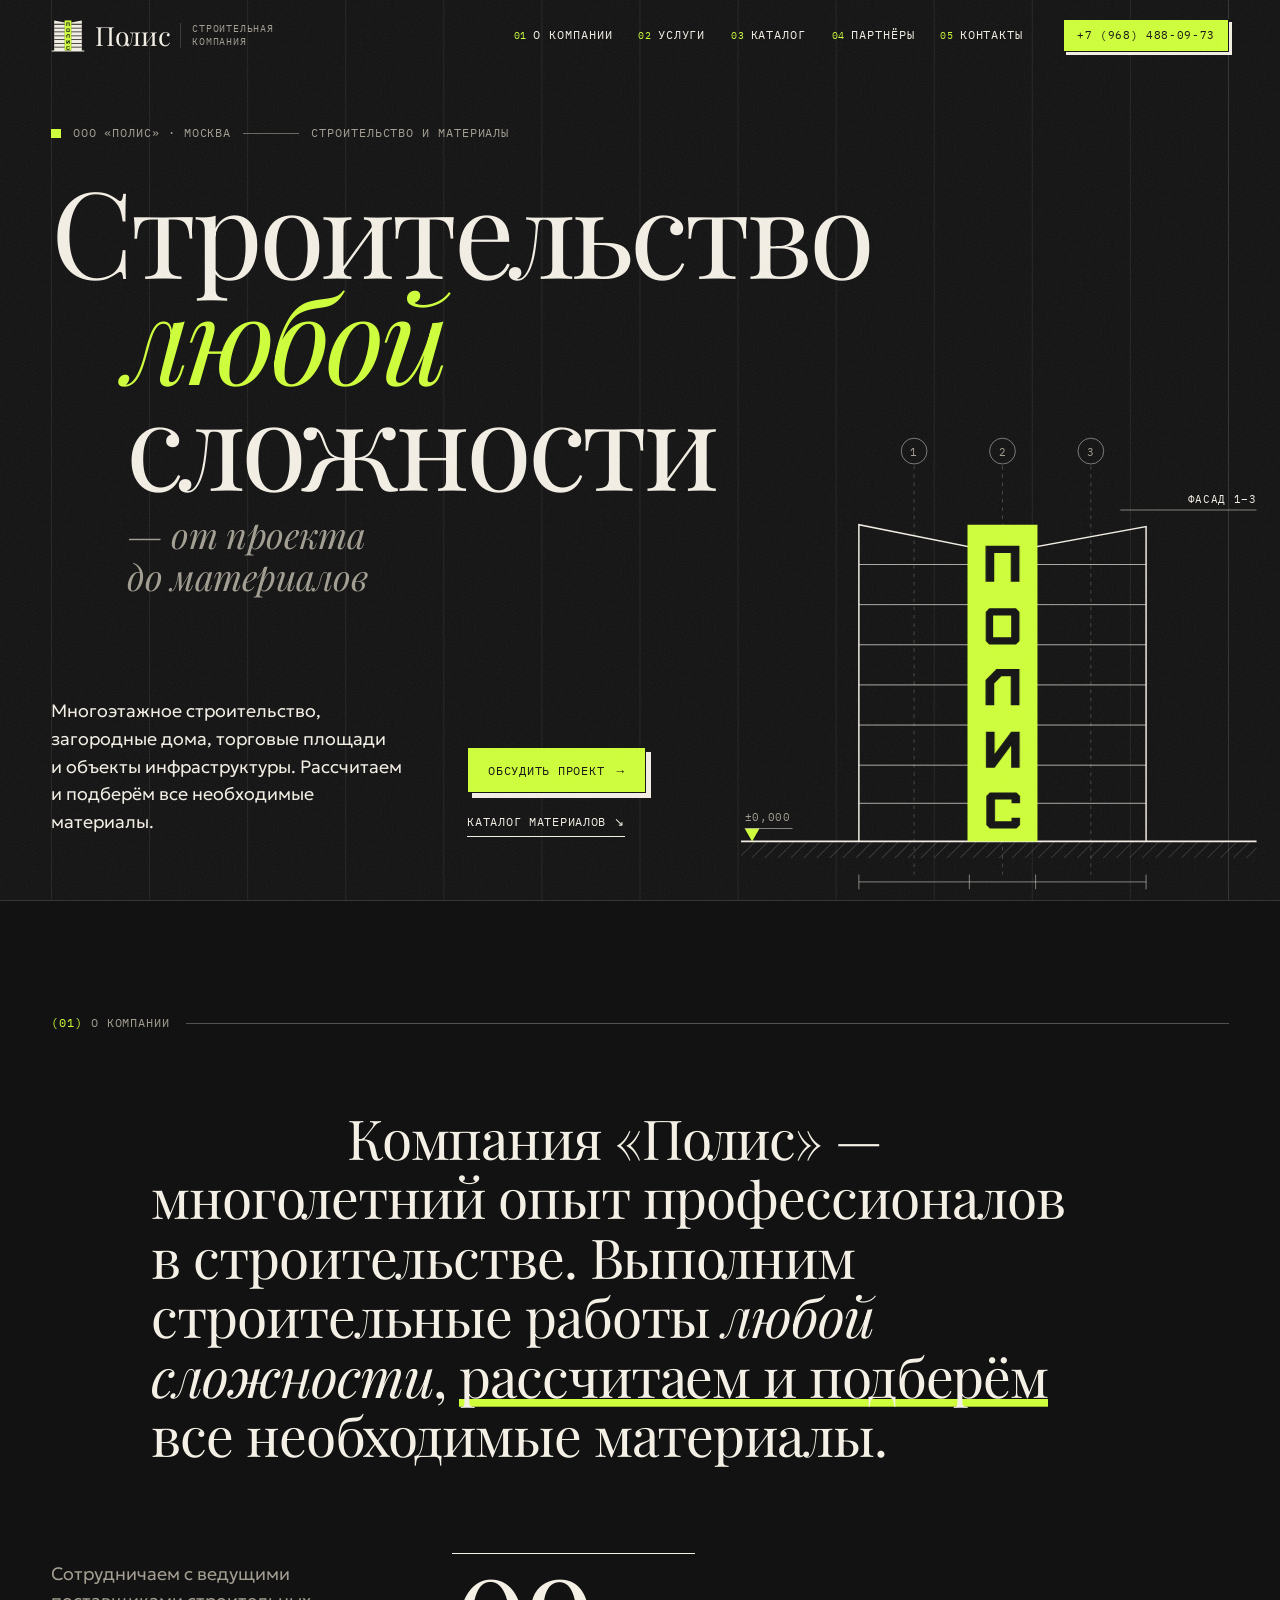
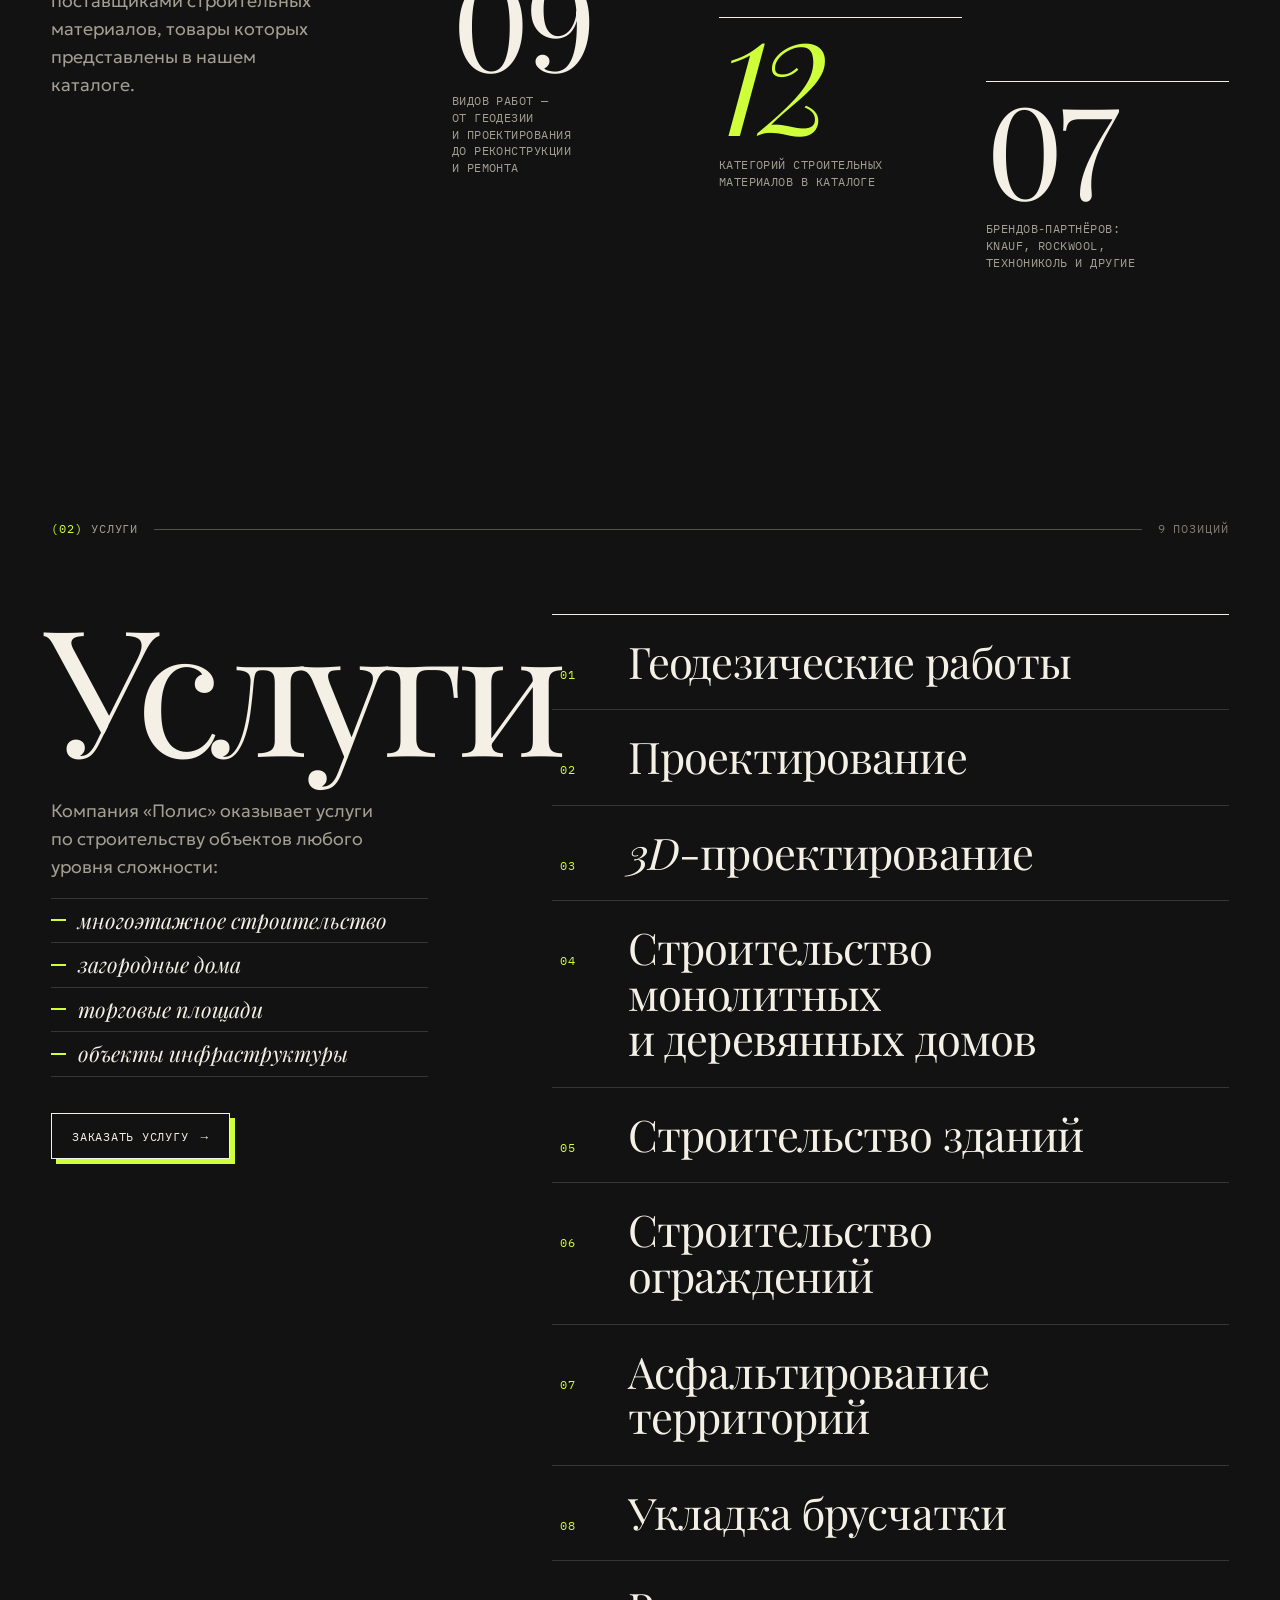
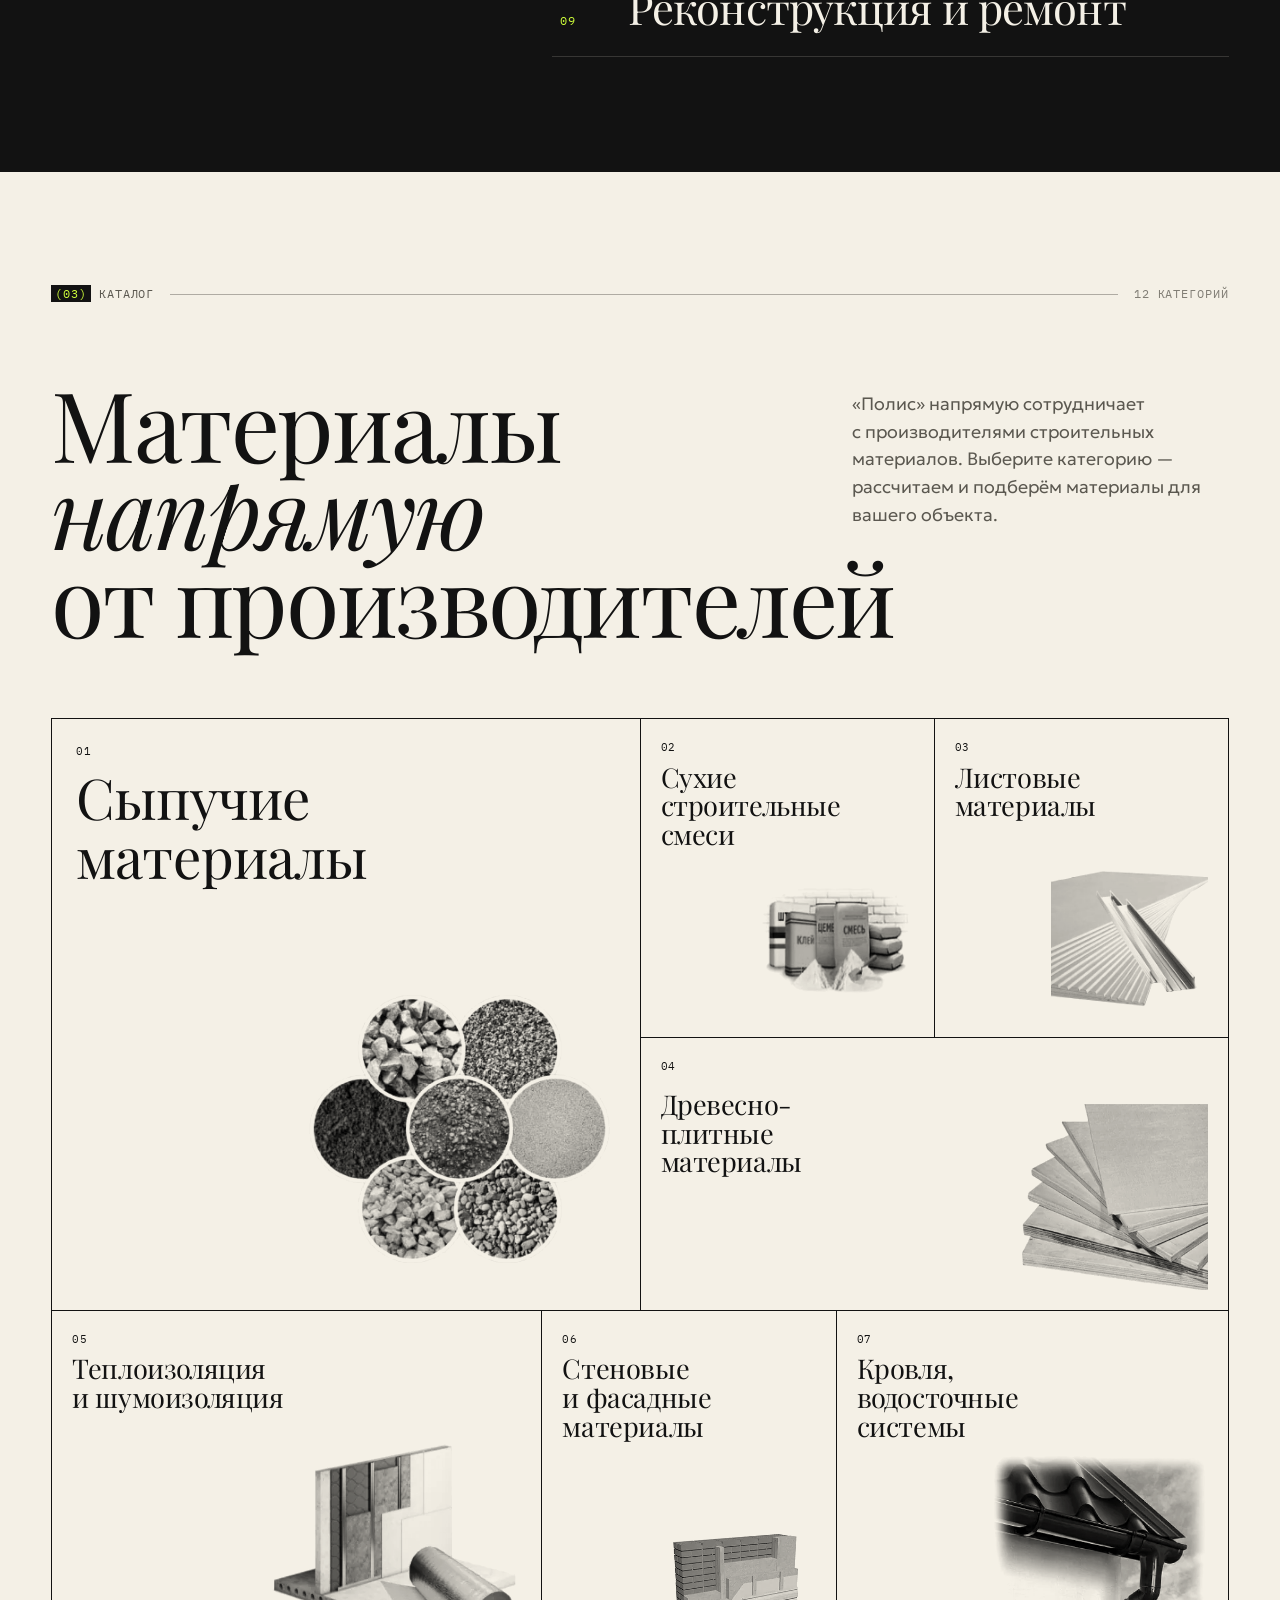
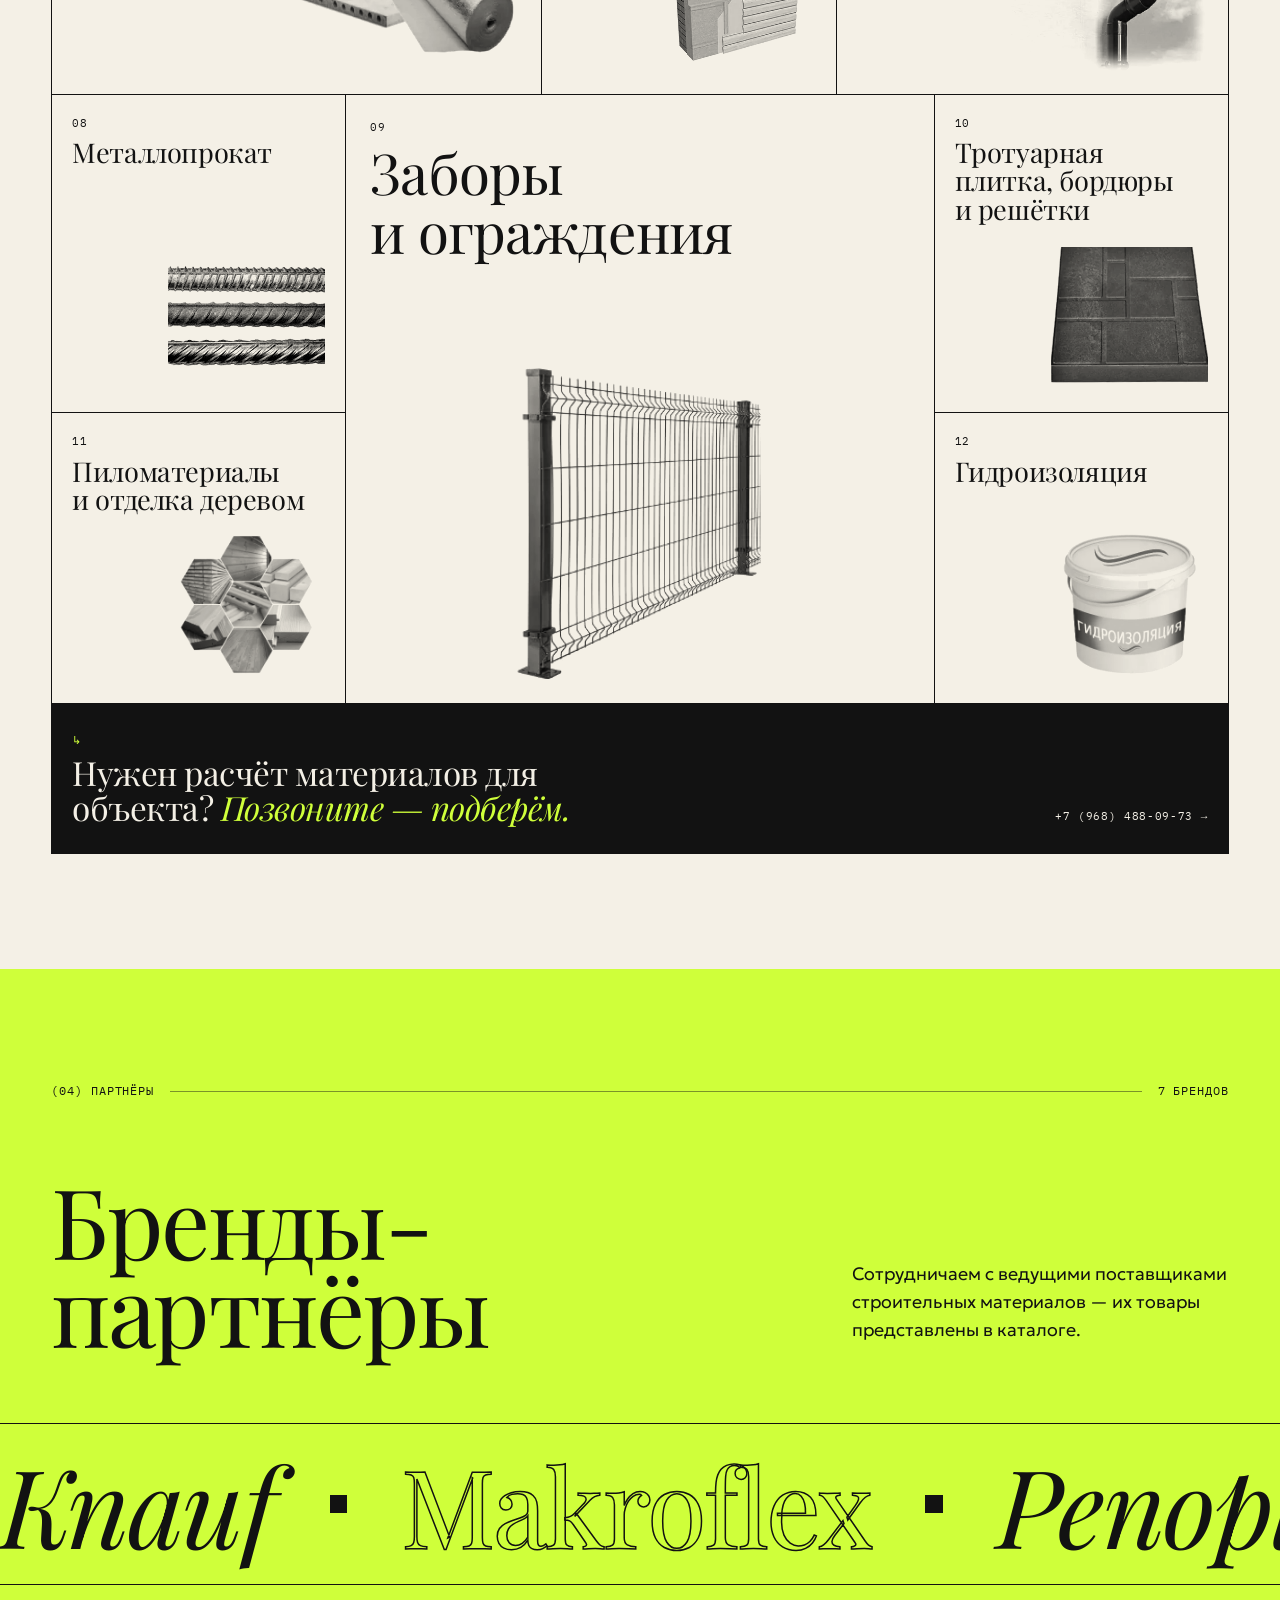
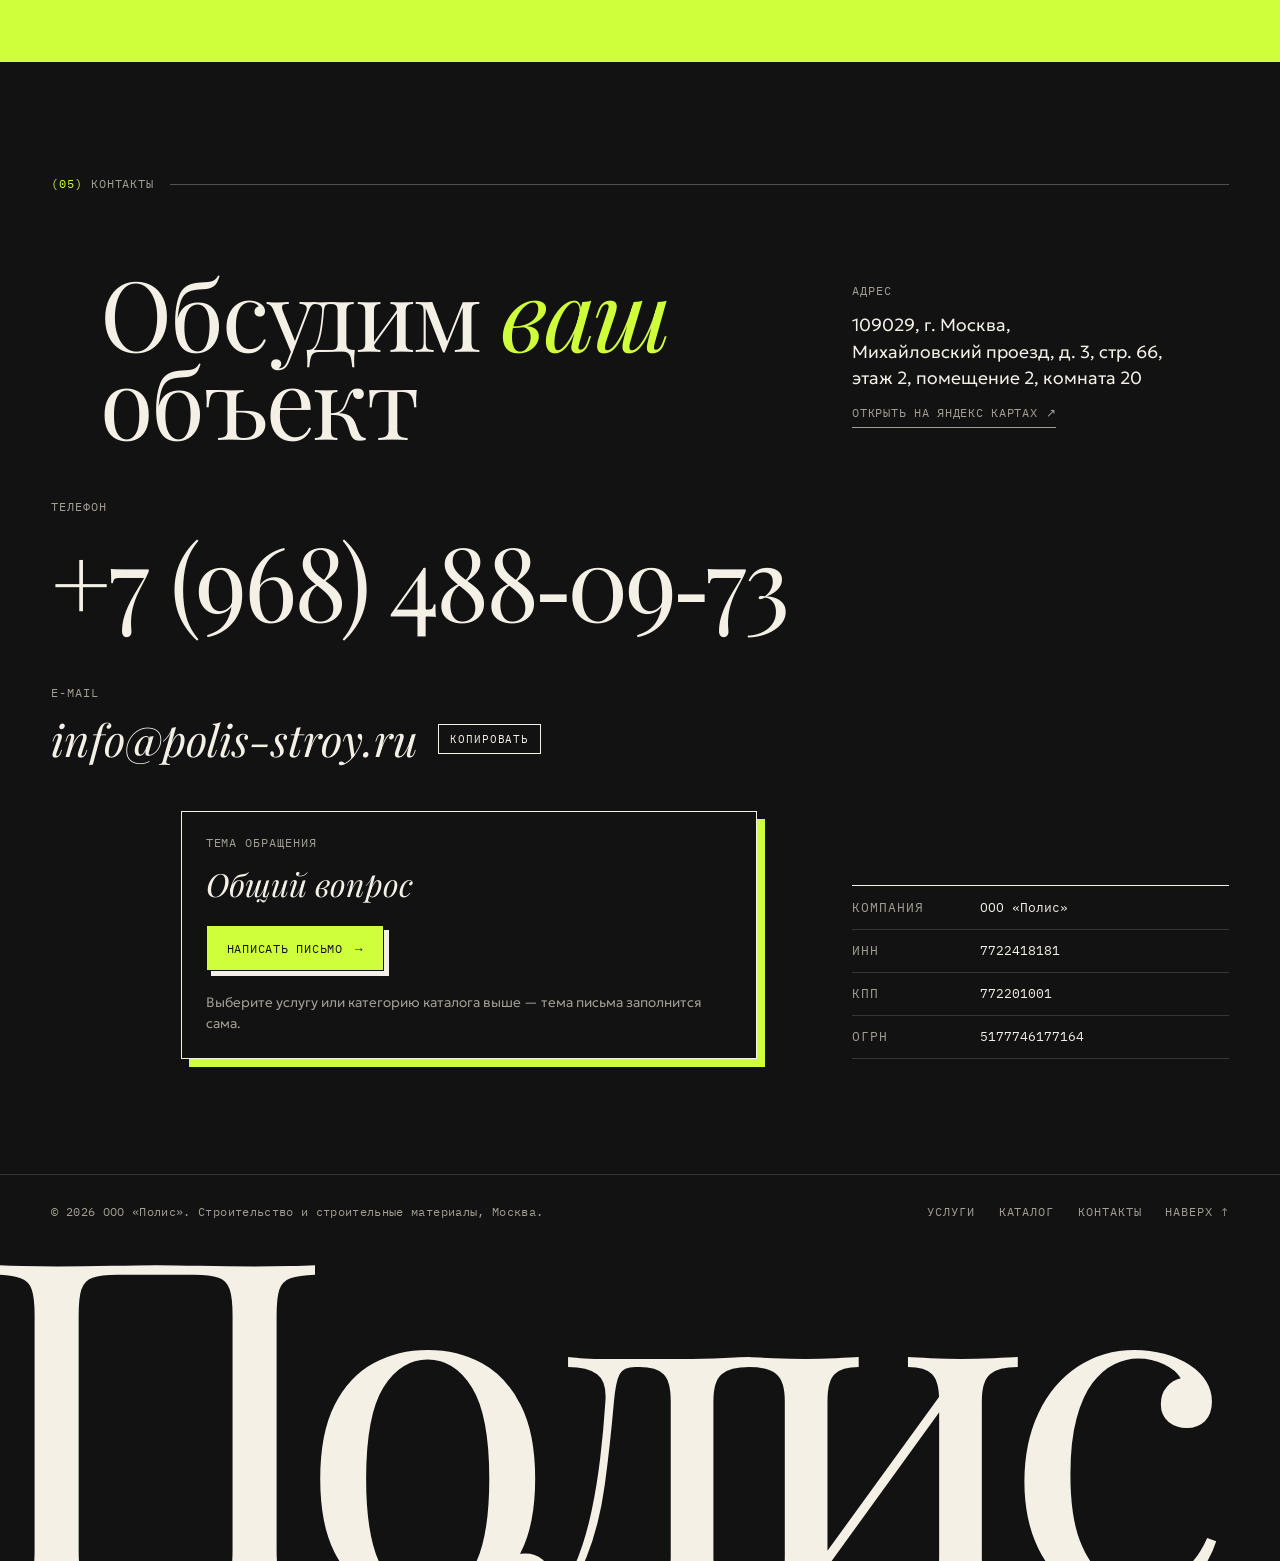
==== commit 300a2b4a: "feat(mobile): thumb dock with floor scrubber and request list On phones the burger menu is replaced " ====
--- a/docs/index.html
+++ b/docs/index.html
@@ -476,6 +476,51 @@
     <p class="site-footer__word" aria-hidden="true">Полис</p>
   </footer>
 
+  <!-- Телефонный док: «лифт» по разделам + «заявка». Включается скриптом только на узких экранах -->
+  <div class="dock" data-dock hidden>
+    <nav class="lift" aria-label="Этажи страницы" data-lift>
+      <div class="lift__loupe" aria-hidden="true" data-lift-loupe>
+        <span class="lift__loupe-cap">этаж</span>
+        <span class="lift__loupe-num" data-loupe-num>±0</span>
+        <span class="lift__loupe-name" data-loupe-name>Главная</span>
+      </div>
+      <ol class="lift__floors" role="list">
+        <li><button class="lift__floor" type="button" data-floor="top"><span class="lift__num">±0</span><span class="lift__name">Главная</span><span class="lift__bar" aria-hidden="true"></span></button></li>
+        <li><button class="lift__floor" type="button" data-floor="about"><span class="lift__num">01</span><span class="lift__name">О&nbsp;компании</span><span class="lift__bar" aria-hidden="true"></span></button></li>
+        <li><button class="lift__floor" type="button" data-floor="services"><span class="lift__num">02</span><span class="lift__name">Услуги</span><span class="lift__bar" aria-hidden="true"></span></button></li>
+        <li><button class="lift__floor" type="button" data-floor="catalog"><span class="lift__num">03</span><span class="lift__name">Каталог</span><span class="lift__bar" aria-hidden="true"></span></button></li>
+        <li><button class="lift__floor" type="button" data-floor="partners"><span class="lift__num">04</span><span class="lift__name">Партнёры</span><span class="lift__bar" aria-hidden="true"></span></button></li>
+        <li><button class="lift__floor" type="button" data-floor="contacts"><span class="lift__num">05</span><span class="lift__name">Контакты</span><span class="lift__bar" aria-hidden="true"></span></button></li>
+      </ol>
+    </nav>
+    <button class="dock__cart" type="button" aria-haspopup="dialog" aria-controls="cart" data-cart-open>
+      <span class="dock__cart-label">Заявка</span>
+      <span class="dock__count" data-cart-count>0</span>
+    </button>
+  </div>
+
+  <div class="sheet" id="cart" role="dialog" aria-modal="true" aria-labelledby="cart-title" hidden data-sheet>
+    <div class="sheet__backdrop" data-sheet-close></div>
+    <div class="sheet__panel" data-sheet-panel>
+      <div class="sheet__grip" data-sheet-grip aria-hidden="true"><span></span></div>
+      <div class="sheet__head">
+        <span class="eyebrow"><span class="idx">(↳)</span> Смета к&nbsp;расчёту</span>
+        <h2 class="display sheet__title" id="cart-title">Заявка <em data-cart-total></em></h2>
+        <button class="sheet__x" type="button" aria-label="Закрыть" data-sheet-close>×</button>
+      </div>
+      <p class="sheet__empty" data-cart-empty>Пока пусто. Коснитесь услуги или категории каталога&nbsp;— или смахните строку услуги вправо.</p>
+      <ol class="sheet__list" role="list" data-cart-list></ol>
+      <div class="sheet__actions">
+        <a class="btn" href="mailto:info@polis-stroy.ru" data-cart-mail>Отправить письмом <span class="btn__arrow" aria-hidden="true">→</span></a>
+        <a class="btn btn--ghost" href="tel:+79684880973">Позвонить</a>
+        <div class="sheet__minor">
+          <button class="chip-btn" type="button" data-cart-copy>Скопировать список</button>
+          <button class="sheet__clear" type="button" data-cart-clear>Очистить</button>
+        </div>
+      </div>
+    </div>
+  </div>
+
   <div class="toast" role="status" aria-live="polite" data-toast></div>
 </body>
 </html>
--- a/docs/assets/css/style.css
+++ b/docs/assets/css/style.css
@@ -1476,3 +1476,416 @@
   0% { background: var(--accent); color: var(--ink); box-shadow: 0 0 0 0.25em var(--accent); }
   100% { background: transparent; box-shadow: 0 0 0 0.25em transparent; }
 }
+
+/* ==========================================================================
+   Телефон: док «Лифт + Заявка» (включается скриптом: html.is-handheld)
+   ========================================================================== */
+.is-handheld body { padding-bottom: calc(76px + env(safe-area-inset-bottom)); }
+.is-handheld .menu-toggle { display: none; }
+.is-handheld .header-phone { display: inline-flex; }
+.is-handheld .toast { bottom: calc(84px + env(safe-area-inset-bottom)); z-index: 98; }
+html.sheet-open { overflow: hidden; }
+
+.dock {
+  position: fixed;
+  inset: auto 0 0;
+  z-index: 60;
+  display: flex;
+  gap: 0.5rem;
+  padding: 0.5rem var(--gutter) calc(0.5rem + env(safe-area-inset-bottom));
+  background: rgb(18 18 18 / 0.97);
+  border-top: 1.5px solid var(--paper);
+  -webkit-tap-highlight-color: transparent;
+}
+.dock[hidden] { display: none; }
+
+/* --- Лифт --- */
+.lift {
+  position: relative;
+  flex: 1;
+  min-width: 0;
+  touch-action: none;
+  user-select: none;
+  -webkit-user-select: none;
+}
+.lift__floors {
+  display: flex;
+  height: 54px;
+  margin: 0;
+  border: 1.5px solid var(--paper);
+}
+.lift__floors li {
+  display: flex;
+  flex: 1 1 0;
+  min-width: 0;
+  transition: flex-grow 0.45s var(--ease);
+}
+.lift__floors li:has(.is-current) { flex-grow: 3.4; }
+.lift.is-scrubbing .lift__floors li { flex-grow: 1; }
+
+.lift__floor {
+  position: relative;
+  display: flex;
+  flex: 1;
+  flex-direction: column;
+  justify-content: center;
+  align-items: flex-start;
+  gap: 0.1rem;
+  min-width: 0;
+  padding: 0 0.45rem;
+  border: 0;
+  border-left: 1px solid var(--line);
+  background: transparent;
+  color: var(--muted);
+  font-family: var(--ff-mono);
+  font-size: 0.66rem;
+  letter-spacing: 0.02em;
+  overflow: hidden;
+  cursor: pointer;
+  transition: background-color 0.25s var(--ease), color 0.25s var(--ease);
+}
+.lift__floors li:first-child .lift__floor { border-left: 0; }
+.lift__name {
+  max-width: 0;
+  opacity: 0;
+  font-family: var(--ff-display);
+  font-size: 0.98rem;
+  font-style: italic;
+  line-height: 1.05;
+  letter-spacing: -0.01em;
+  white-space: nowrap;
+  transition: opacity 0.25s var(--ease), max-width 0.45s var(--ease);
+}
+.lift__bar {
+  position: absolute;
+  inset: auto 0 0;
+  height: 3px;
+  background: var(--ink);
+  transform: scaleX(var(--p, 0));
+  transform-origin: 0 50%;
+  opacity: 0;
+}
+.lift__floor.is-current { background: var(--accent); color: var(--ink); }
+.lift__floor.is-current .lift__name { max-width: 9rem; opacity: 1; }
+.lift__floor.is-current .lift__bar { opacity: 1; }
+.lift.is-scrubbing .lift__floor.is-current .lift__name { max-width: 0; opacity: 0; }
+.lift.is-scrubbing .lift__floor { align-items: center; }
+
+/* Лупа-табло над пальцем */
+.lift__loupe {
+  position: absolute;
+  left: 0;
+  bottom: calc(100% + 16px);
+  display: grid;
+  width: 9.75rem;
+  padding: 0.65rem 0.8rem 0.8rem;
+  border: 1.5px solid var(--ink);
+  background: var(--accent);
+  color: var(--ink);
+  box-shadow: 6px 6px 0 var(--paper);
+  opacity: 0;
+  pointer-events: none;
+  transition: opacity 0.15s var(--ease-out);
+}
+.lift__loupe.is-on { opacity: 1; }
+.lift__loupe-cap {
+  font-family: var(--ff-mono);
+  font-size: 0.6rem;
+  letter-spacing: 0.1em;
+  text-transform: uppercase;
+}
+.lift__loupe-num {
+  font-family: var(--ff-display);
+  font-size: 3.6rem;
+  line-height: 0.9;
+  letter-spacing: -0.04em;
+  font-variant-numeric: lining-nums;
+}
+.lift__loupe-name {
+  font-family: var(--ff-display);
+  font-size: 1.15rem;
+  font-style: italic;
+  line-height: 1.1;
+}
+
+/* --- Кнопка «Заявка» --- */
+.dock__cart {
+  display: flex;
+  flex: none;
+  align-items: center;
+  gap: 0.55rem;
+  padding: 0 0.7rem;
+  border: 1.5px solid var(--paper);
+  background: transparent;
+  color: var(--paper);
+  font-family: var(--ff-mono);
+  font-size: 0.68rem;
+  letter-spacing: 0.06em;
+  text-transform: uppercase;
+  cursor: pointer;
+  transition: background-color 0.25s, color 0.25s, border-color 0.25s;
+}
+.dock__count {
+  display: grid;
+  place-items: center;
+  min-width: 1.65rem;
+  height: 1.65rem;
+  padding: 0 0.25rem;
+  background: var(--paper);
+  color: var(--ink);
+  font-size: 0.78rem;
+}
+.dock__cart.has-items { border-color: var(--accent); background: var(--accent); color: var(--ink); }
+.dock__cart.has-items .dock__count { background: var(--ink); color: var(--accent); }
+
+.fly-dot {
+  position: fixed;
+  z-index: 97;
+  width: 14px;
+  height: 14px;
+  border: 1.5px solid var(--ink);
+  background: var(--accent);
+  pointer-events: none;
+}
+
+/* --- Услуги: касание / свайп вправо --- */
+.is-handheld .svc li {
+  position: relative;
+  overflow: hidden;
+}
+.is-handheld .svc li::before {
+  content: "→ в заявку";
+  position: absolute;
+  inset: 0;
+  display: flex;
+  align-items: center;
+  padding-left: 0.9rem;
+  background: var(--ink-2);
+  color: var(--muted);
+  font-family: var(--ff-mono);
+  font-size: 0.7rem;
+  letter-spacing: 0.08em;
+  text-transform: uppercase;
+  transition: background-color 0.2s, color 0.2s;
+}
+.is-handheld .svc li:has(.is-picked)::before { content: "→ убрать"; }
+.is-handheld .svc li.is-armed::before,
+.is-handheld .svc li.is-hint::before { background: var(--accent); color: var(--ink); content: "+ в заявку"; }
+.is-handheld .svc li.is-armed:has(.is-picked)::before { background: var(--paper); content: "− убрать"; }
+
+.is-handheld .svc__row {
+  background: var(--ink);
+  touch-action: pan-y;
+  transition: transform 0.4s var(--ease-out), color 0.2s;
+}
+.is-handheld .svc__row.is-swiping { transition: none; }
+.is-handheld .svc__row::before { display: none; }
+.is-handheld .svc__row:hover { color: inherit; }
+.is-handheld .svc__row:hover .svc__num { color: var(--accent); }
+.is-handheld .svc__row:hover .svc__name { transform: none; }
+.is-handheld .svc li.is-hint .svc__row { animation: nudge 1.5s var(--ease); }
+
+.is-handheld .svc__go {
+  align-self: center;
+  font-size: 0;
+  opacity: 1;
+  transform: none;
+}
+.is-handheld .svc__go span { display: none; }
+.is-handheld .svc__go::after,
+.is-handheld .tile__cta::after {
+  content: "+";
+  display: grid;
+  place-items: center;
+  width: 2rem;
+  height: 2rem;
+  border: 1.5px solid currentColor;
+  font-family: var(--ff-mono);
+  font-size: 1.05rem;
+  line-height: 1;
+  transition: background-color 0.2s, color 0.2s, border-color 0.2s, transform 0.3s var(--ease-out);
+}
+.is-handheld .svc__row.is-picked .svc__go::after {
+  content: "✓";
+  border-color: var(--accent);
+  background: var(--accent);
+  color: var(--ink);
+}
+.is-handheld .svc__row.is-picked .svc__num {
+  justify-self: start;
+  padding: 0.1em 0.3em;
+  background: var(--accent);
+  color: var(--ink);
+}
+
+/* --- Каталог: касание кладёт категорию в заявку --- */
+.is-handheld .tile__cta {
+  top: 0.7rem;
+  right: 0.7rem;
+  bottom: auto;
+  left: auto;
+  font-size: 0;
+  opacity: 1;
+  transform: none;
+}
+.is-handheld .tile__cta span { display: none; }
+.is-handheld .tile__cta::after { width: 1.85rem; height: 1.85rem; }
+.is-handheld .tile__link:hover { background: transparent; }
+.is-handheld .tile__link:hover .tile__img { transform: none; filter: grayscale(1) contrast(1.08); }
+.is-handheld .tile__link.is-picked { background: var(--accent); }
+.is-handheld .tile__link.is-picked .tile__cta::after {
+  content: "✓";
+  border-color: var(--ink);
+  background: var(--ink);
+  color: var(--accent);
+}
+.is-handheld .tile__link.is-picked .tile__num::after { content: " · в заявке"; }
+.is-handheld .tile__title { padding-right: 2.2rem; }
+.is-handheld .tile--cta .tile__link:hover { background: var(--ink); }
+
+/* --- Нижний лист --- */
+.sheet {
+  position: fixed;
+  inset: 0;
+  z-index: 96;
+}
+.sheet[hidden] { display: none; }
+.sheet__backdrop {
+  position: absolute;
+  inset: 0;
+  background: rgb(8 8 8 / 0.62);
+  opacity: 0;
+  transition: opacity 0.35s var(--ease);
+}
+.sheet.is-open .sheet__backdrop { opacity: 1; }
+.sheet__panel {
+  position: absolute;
+  inset: auto 0 0;
+  display: flex;
+  flex-direction: column;
+  max-height: 86svh;
+  padding: 0 var(--gutter) calc(1rem + env(safe-area-inset-bottom));
+  border-top: 1.5px solid var(--ink);
+  background: var(--paper);
+  color: var(--ink);
+  box-shadow: 0 -8px 0 var(--accent);
+  transform: translateY(110%);
+  transition: transform 0.38s var(--ease);
+}
+.sheet.is-open .sheet__panel { transform: none; }
+.sheet__panel.is-dragging { transition: none; }
+.sheet__grip {
+  display: flex;
+  justify-content: center;
+  padding: 0.75rem 0 0.35rem;
+  touch-action: none;
+  cursor: grab;
+}
+.sheet__grip span { width: 48px; height: 4px; background: var(--ink); }
+.sheet__head {
+  position: relative;
+  padding-bottom: 0.9rem;
+  border-bottom: 1.5px solid var(--ink);
+  color: var(--muted-ink);
+  touch-action: none;
+}
+.sheet__head .idx { background: var(--ink); color: var(--accent); padding: 0.1em 0.35em; }
+.sheet__title {
+  margin-top: 0.4rem;
+  color: var(--ink);
+  font-size: 2.75rem;
+}
+.sheet__title em { color: var(--muted-ink); }
+.sheet__x {
+  position: absolute;
+  top: 0;
+  right: 0;
+  width: 2.5rem;
+  height: 2.5rem;
+  border: 1.5px solid var(--ink);
+  background: transparent;
+  color: var(--ink);
+  font-size: 1.4rem;
+  line-height: 1;
+  cursor: pointer;
+}
+.sheet__empty {
+  padding: 1.25rem 0 0.5rem;
+  color: var(--muted-ink);
+  font-size: 0.95rem;
+}
+.sheet__list {
+  flex: 1 1 auto;
+  min-height: 0;
+  margin: 0;
+  overflow-y: auto;
+  overscroll-behavior: contain;
+}
+.sheet__item {
+  display: grid;
+  grid-template-columns: 1.8rem 1fr auto 2.25rem;
+  align-items: center;
+  gap: 0.6rem;
+  padding: 0.75rem 0;
+  border-bottom: 1px solid rgb(18 18 18 / 0.18);
+  transition: transform 0.22s var(--ease), opacity 0.22s;
+}
+.sheet__item.is-leaving { transform: translateX(-40%); opacity: 0; }
+.sheet__n { font-family: var(--ff-mono); font-size: 0.68rem; }
+.sheet__name { font-family: var(--ff-display); font-size: 1.15rem; line-height: 1.1; }
+.sheet__kind {
+  color: var(--muted-ink);
+  font-family: var(--ff-mono);
+  font-size: 0.58rem;
+  letter-spacing: 0.08em;
+  text-transform: uppercase;
+}
+.sheet__rm {
+  width: 2.25rem;
+  height: 2.25rem;
+  border: 1.5px solid var(--ink);
+  background: transparent;
+  color: var(--ink);
+  font-size: 1.2rem;
+  cursor: pointer;
+}
+.sheet__actions {
+  display: grid;
+  gap: 0.8rem;
+  padding-top: 1.1rem;
+}
+.sheet__actions .btn { justify-content: space-between; --shadow: var(--ink); }
+.sheet__actions .btn--ghost { color: var(--ink); border-color: var(--ink); --shadow: var(--accent); }
+.sheet__actions .btn.is-disabled { opacity: 0.45; }
+.sheet__minor {
+  display: flex;
+  justify-content: space-between;
+  align-items: center;
+  padding-top: 0.2rem;
+}
+.sheet .chip-btn { border-color: var(--ink); color: var(--ink); }
+.sheet .chip-btn:hover { background: var(--ink); color: var(--paper); }
+.sheet__clear {
+  padding: 0;
+  border: 0;
+  background: none;
+  color: var(--muted-ink);
+  font-family: var(--ff-mono);
+  font-size: 0.68rem;
+  letter-spacing: 0.08em;
+  text-transform: uppercase;
+  text-decoration: underline;
+  cursor: pointer;
+}
+
+@media (prefers-reduced-motion: no-preference) {
+  .lift__loupe.is-tick .lift__loupe-num,
+  .lift__loupe.is-tick .lift__loupe-name { animation: floor-tick 0.3s var(--ease-out); }
+  .dock__cart.is-bump .dock__count { animation: bump 0.5s var(--ease-out); }
+}
+@keyframes floor-tick { from { opacity: 0; transform: translateY(35%); } }
+@keyframes bump { 35% { transform: scale(1.4) rotate(-8deg); } }
+@keyframes nudge {
+  0%, 100% { transform: none; }
+  25%, 60% { transform: translateX(96px); }
+}
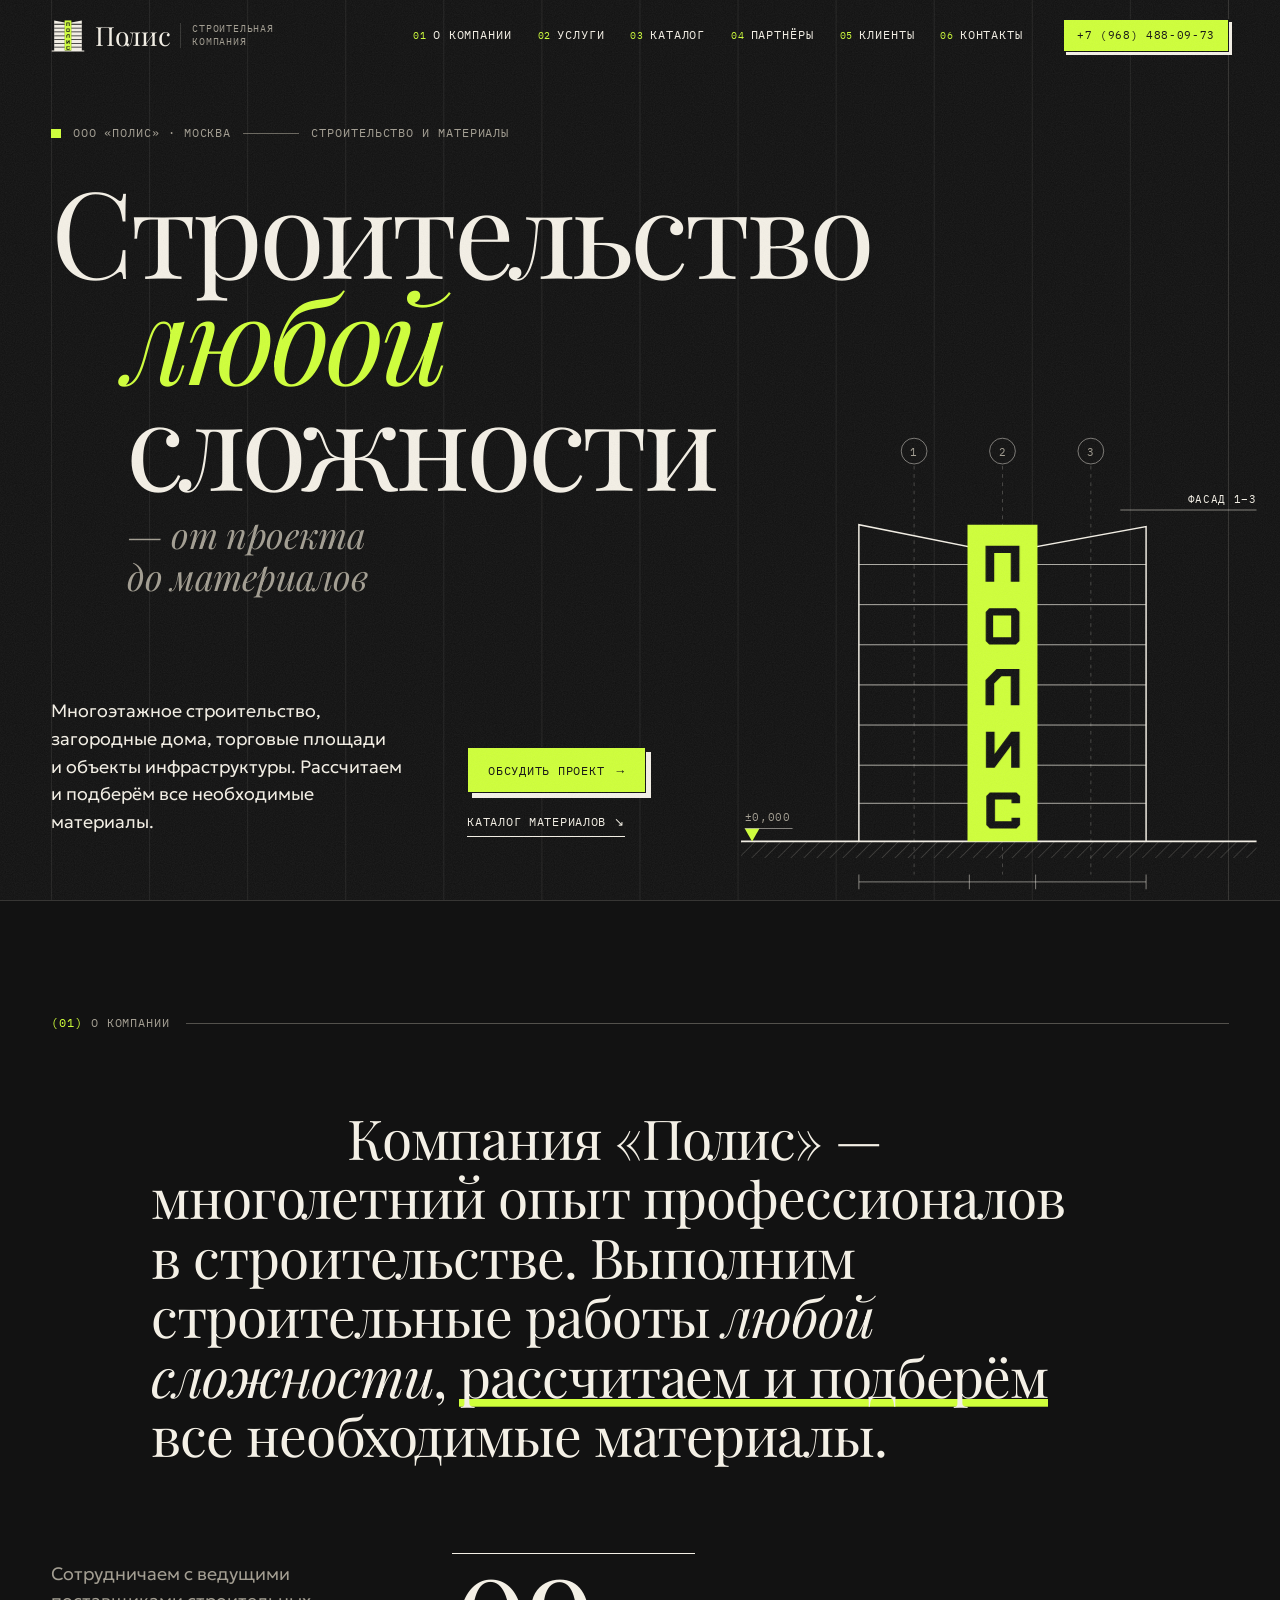
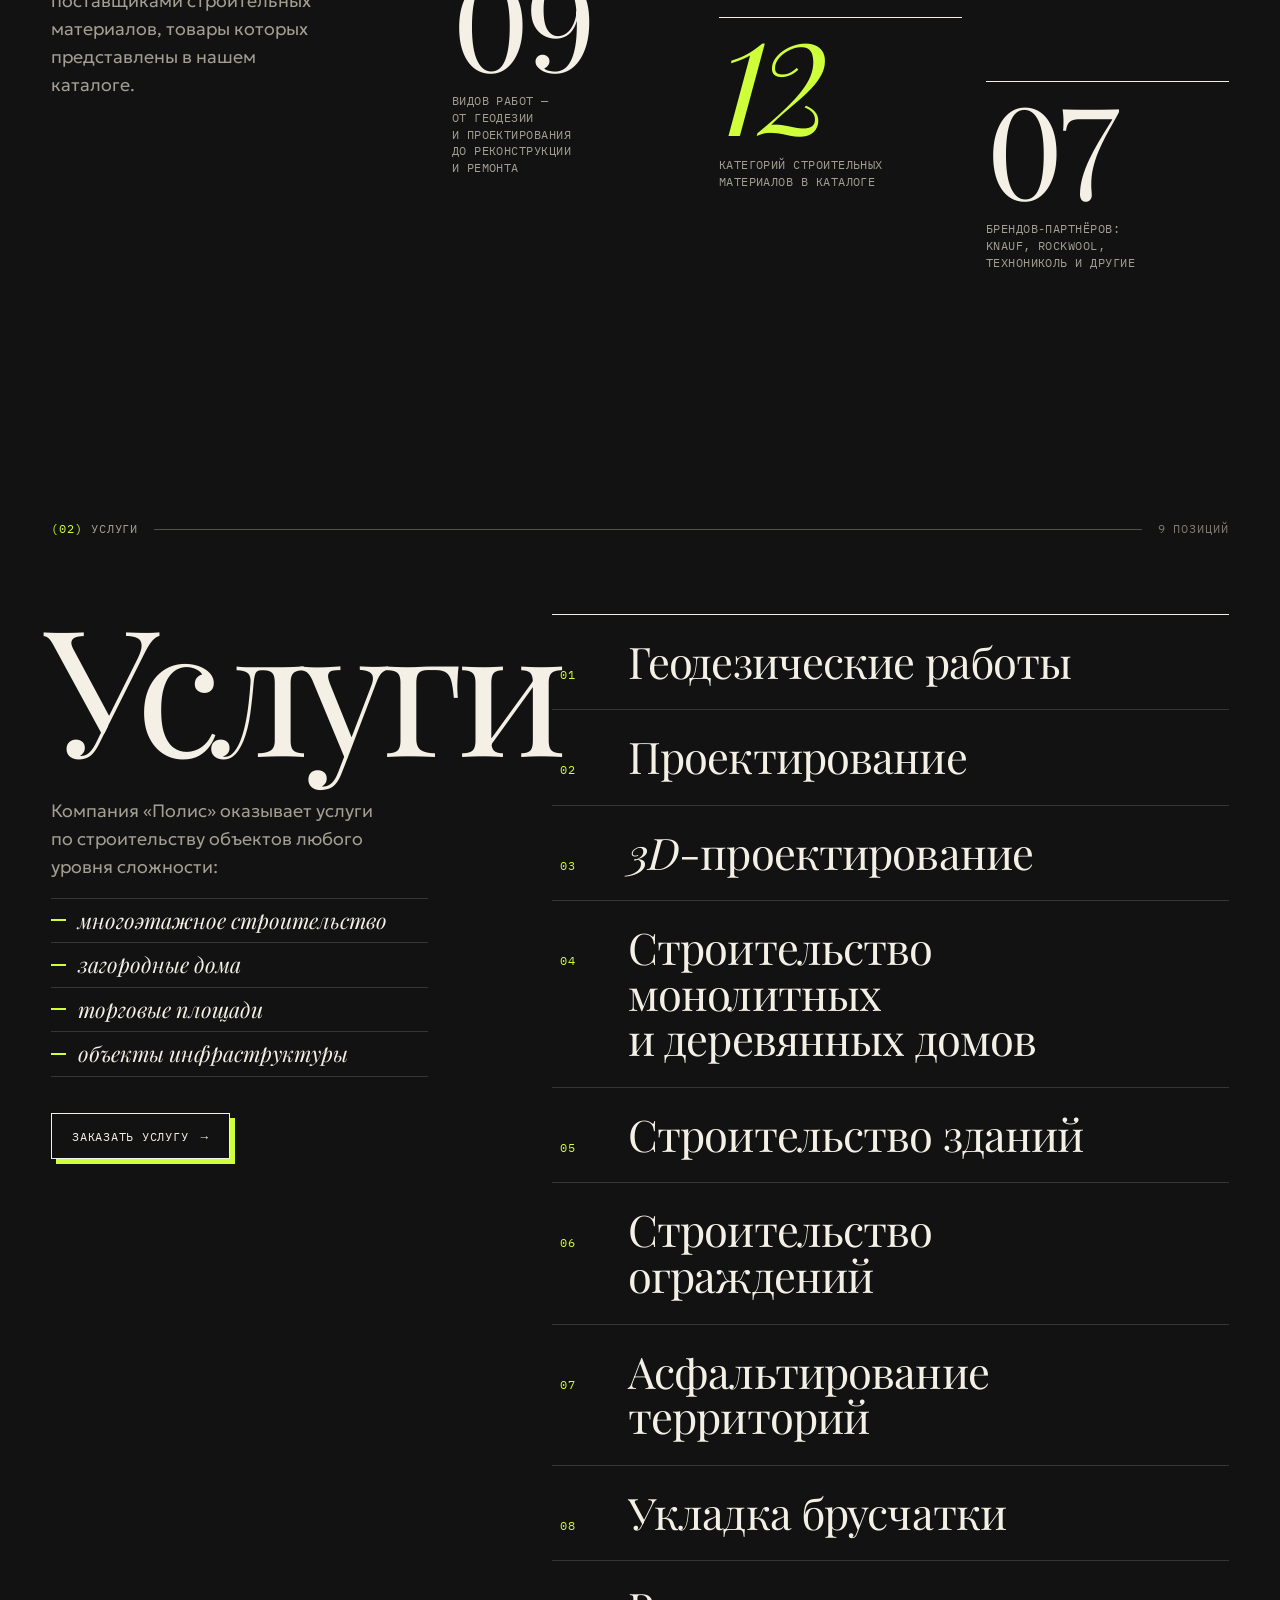
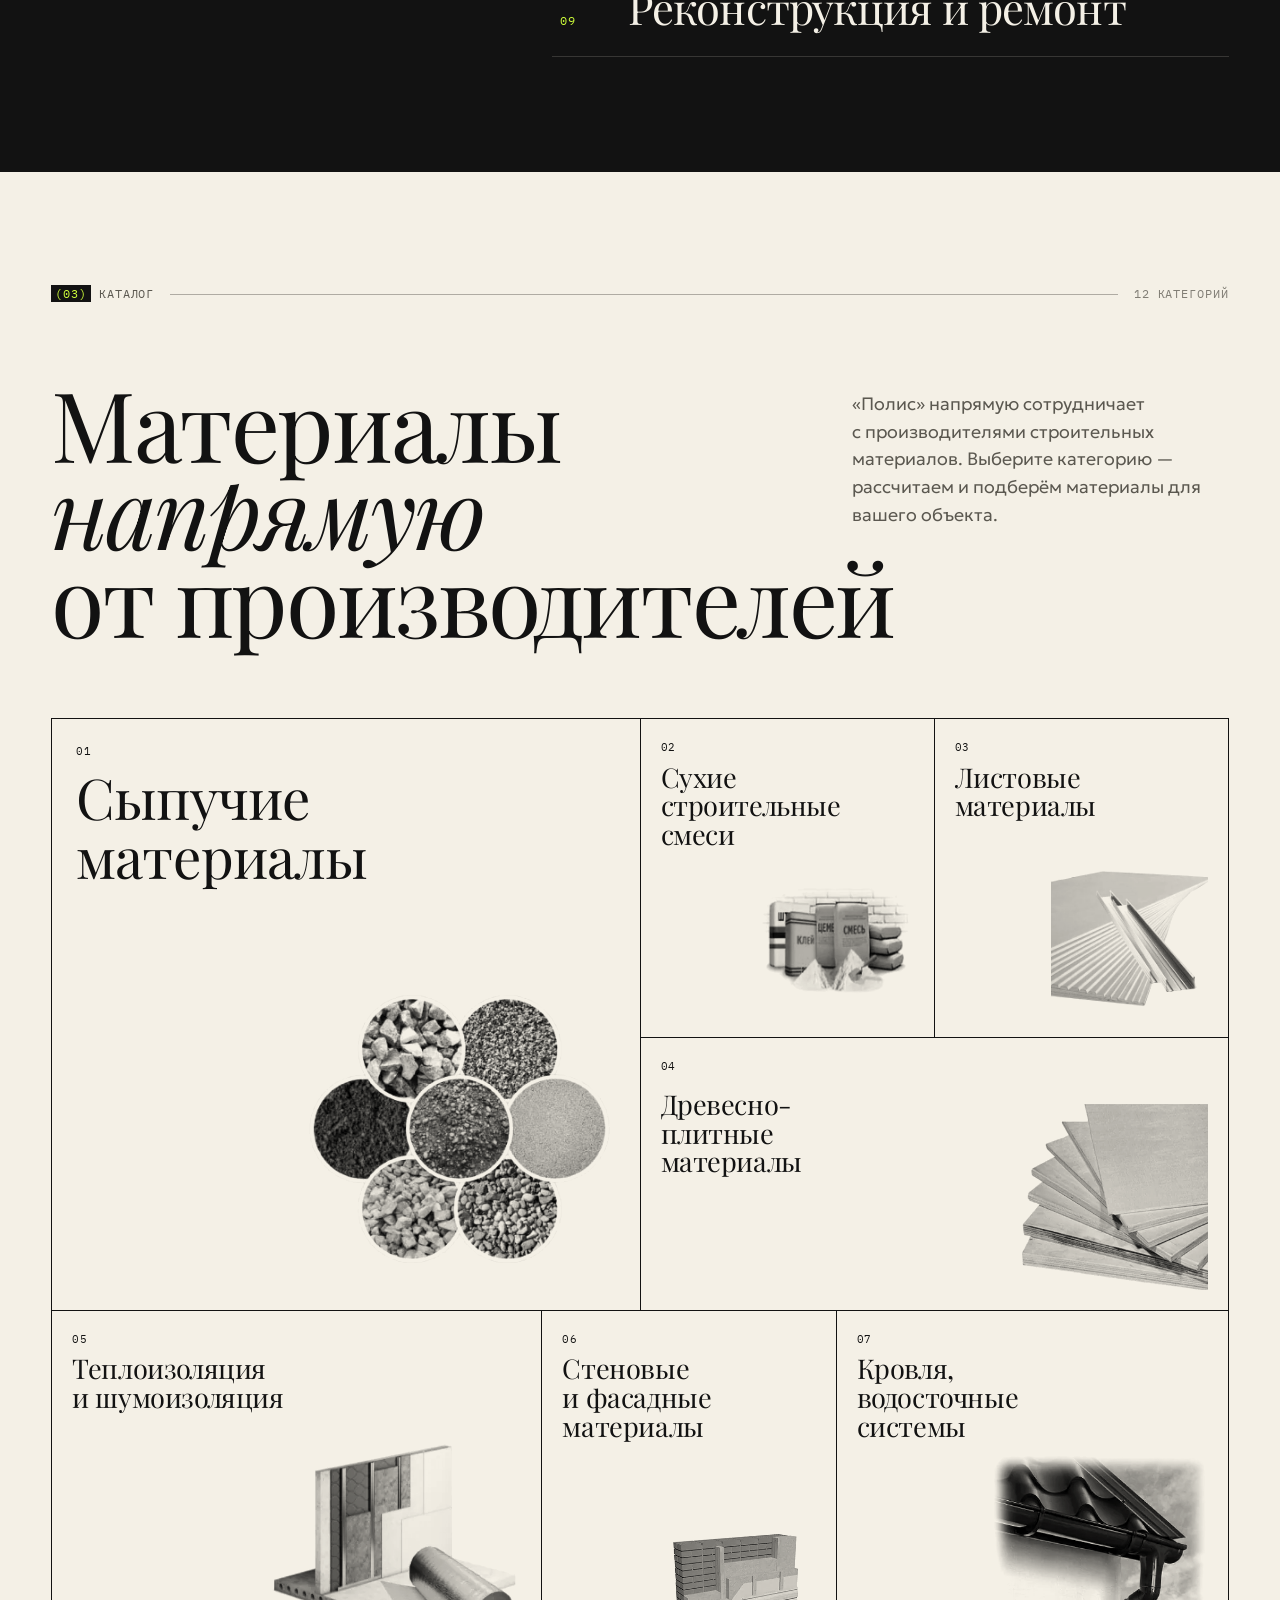
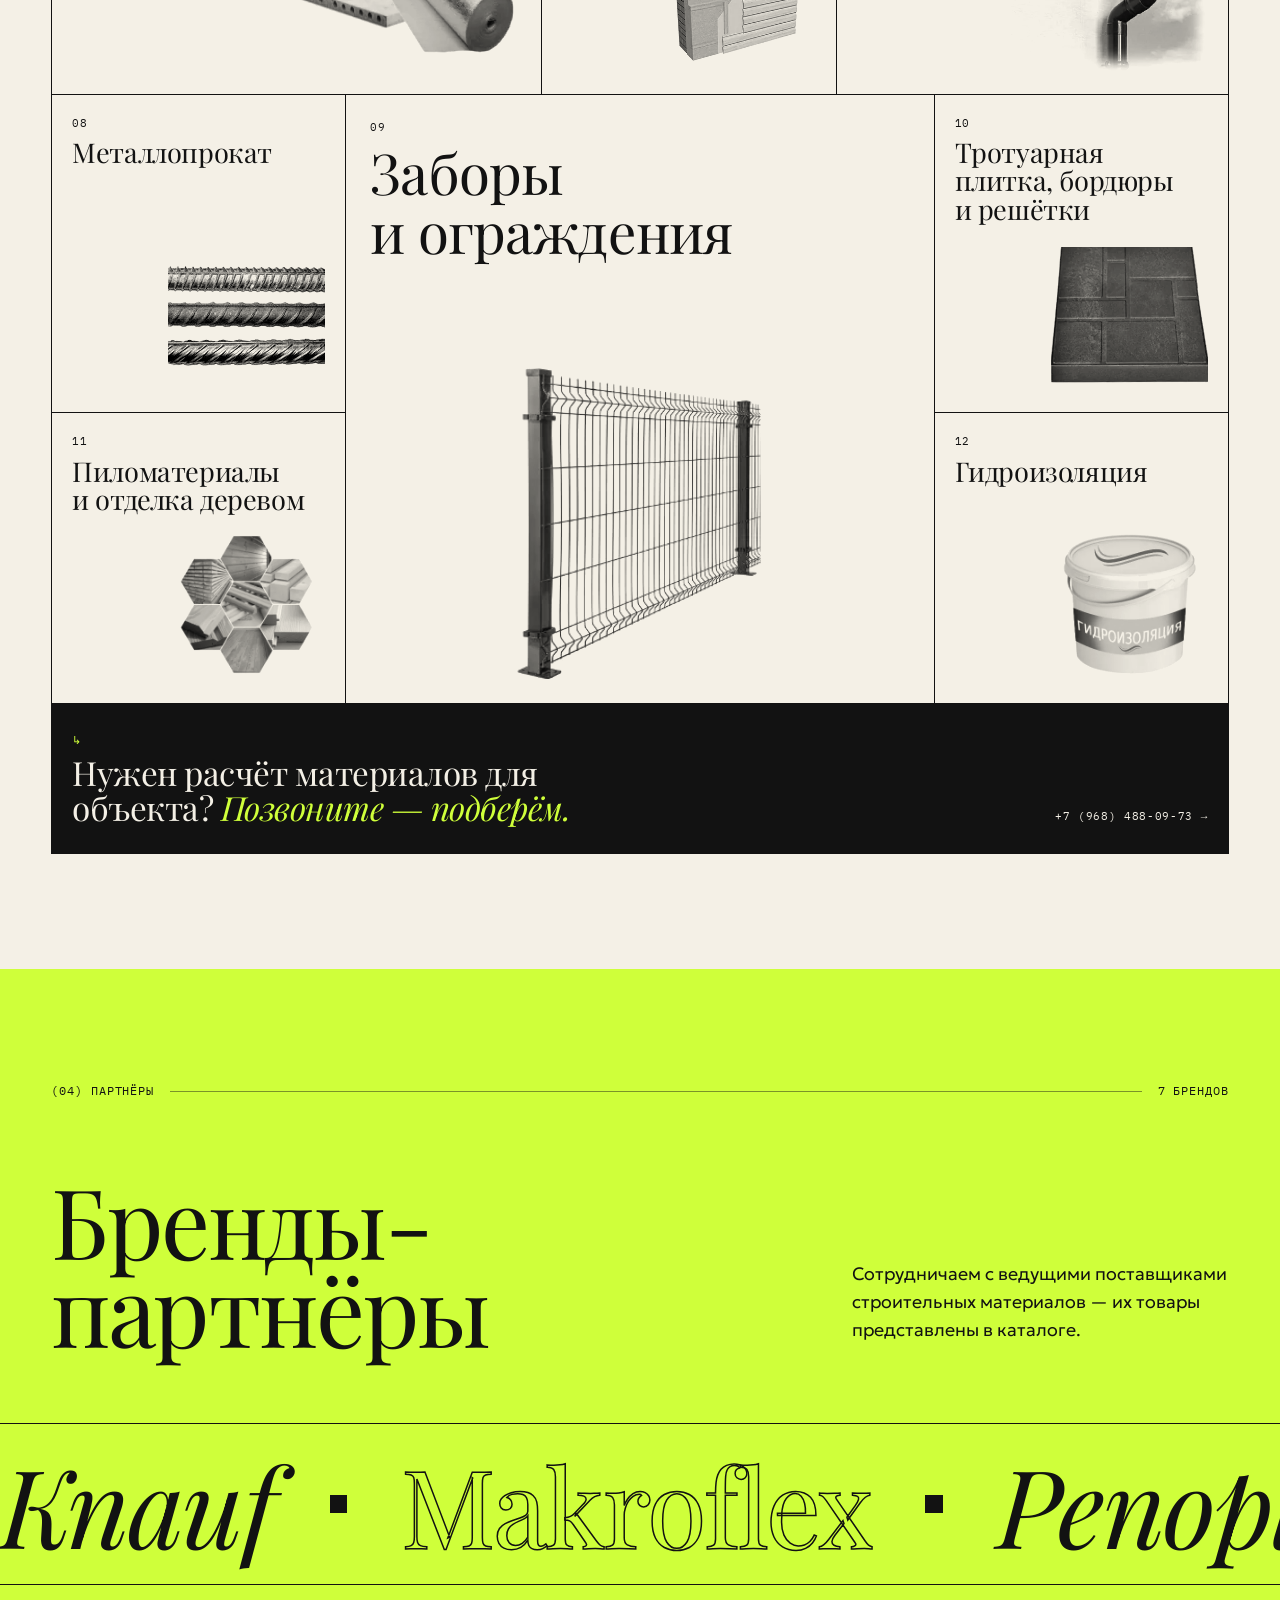
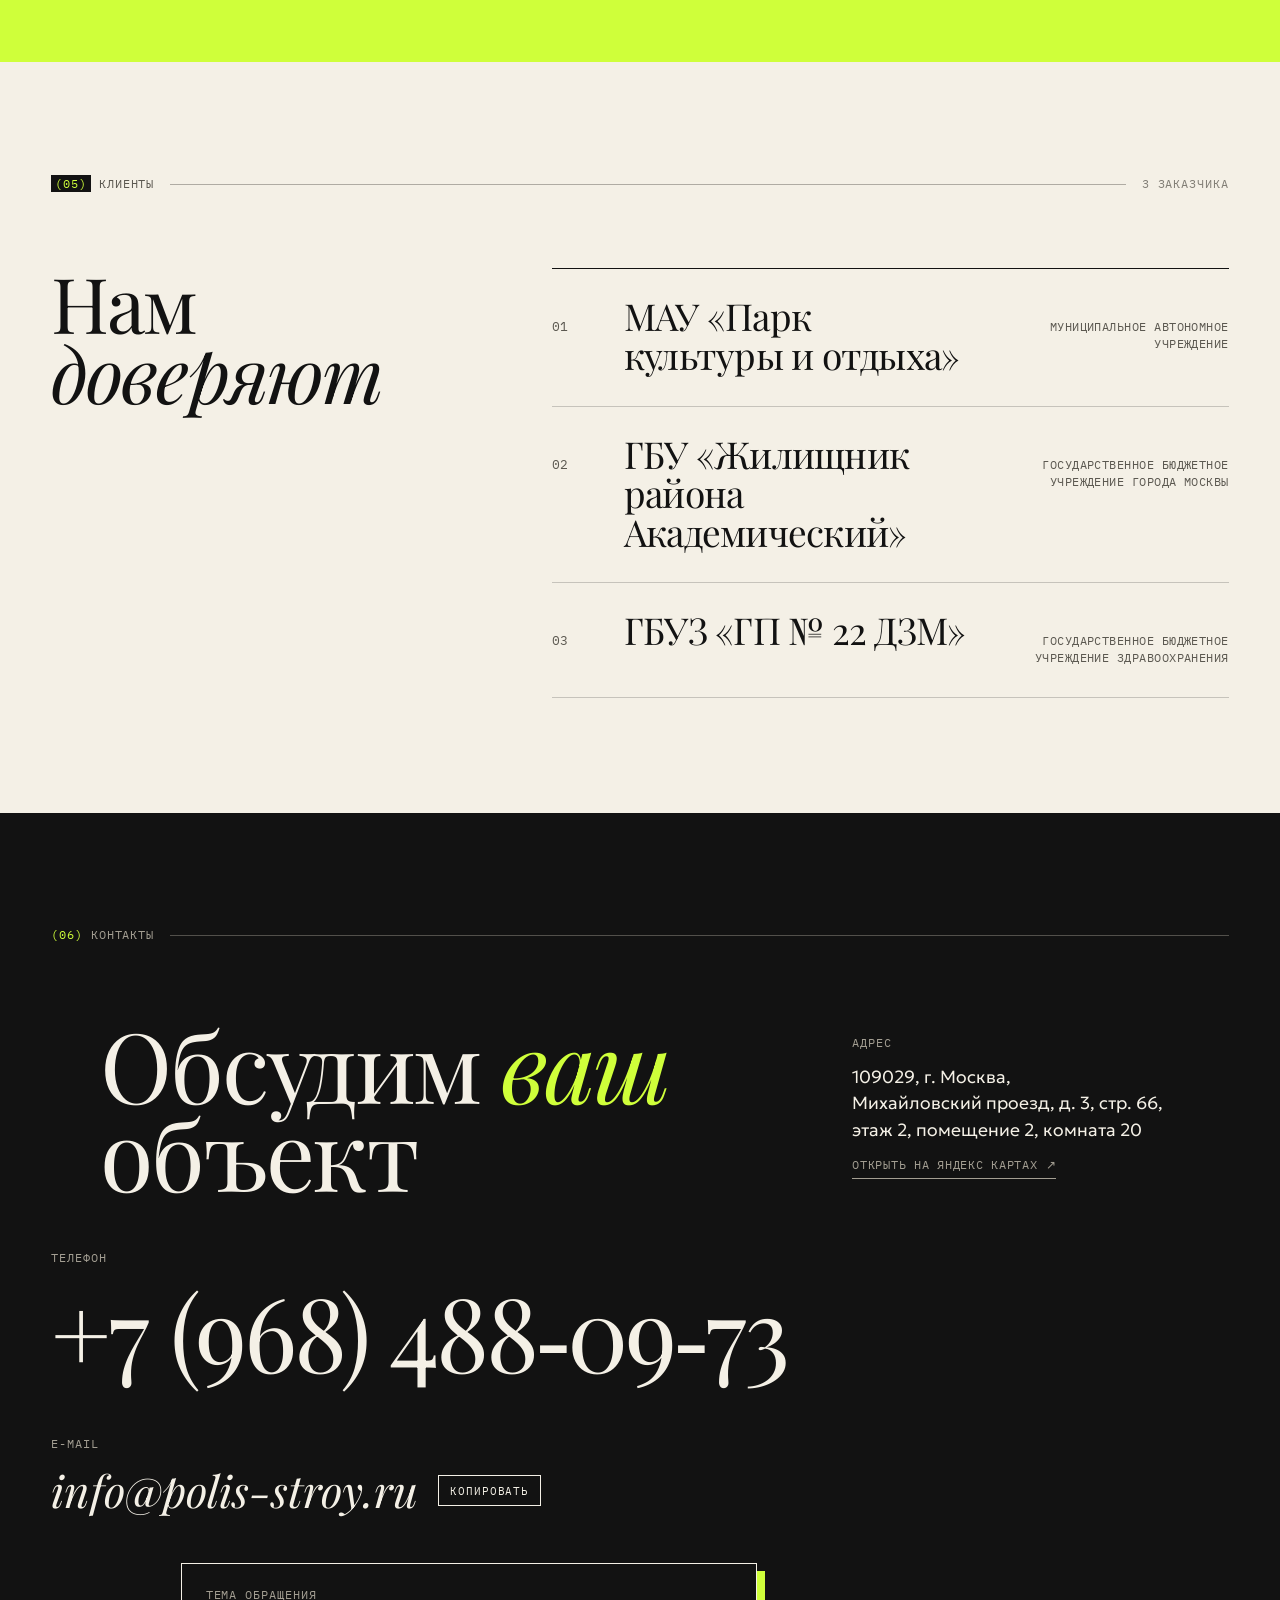
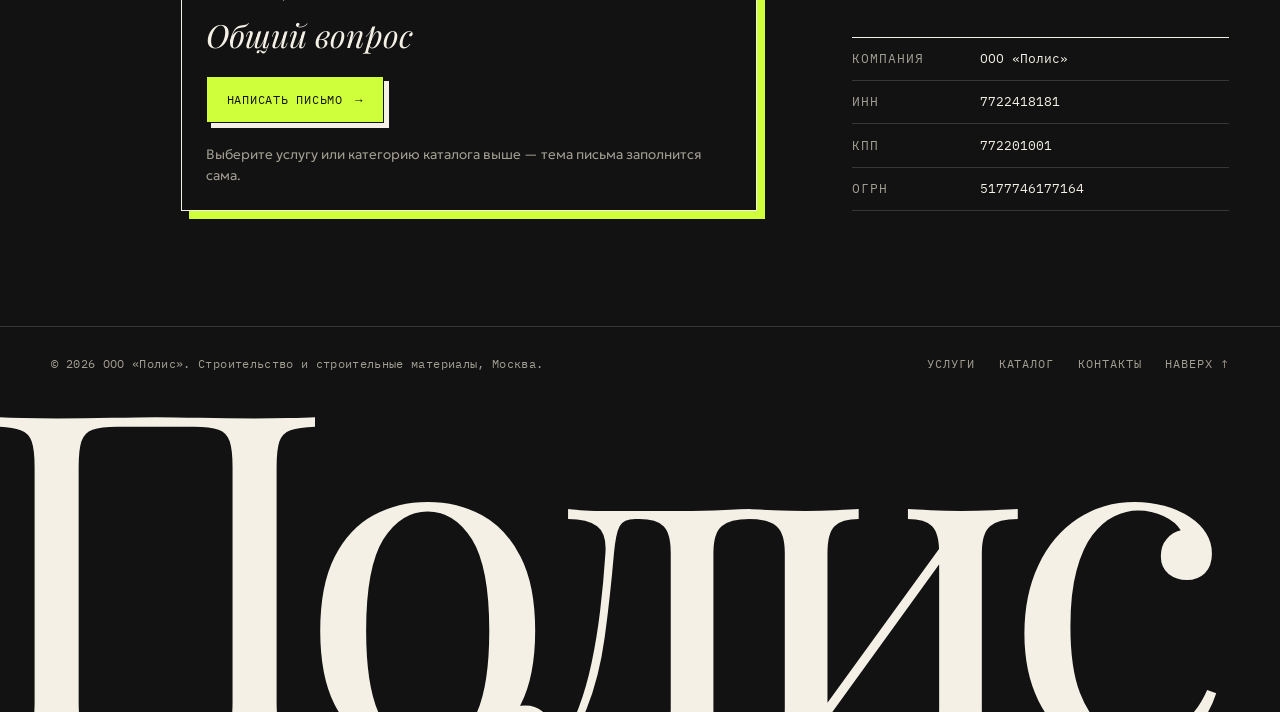
==== commit 046b4ecc: "feat: add «Нам доверяют» clients section" ====
--- a/docs/index.html
+++ b/docs/index.html
@@ -92,7 +92,8 @@
           <li><a href="#services"><span class="nav__num">02</span>Услуги</a></li>
           <li><a href="#catalog"><span class="nav__num">03</span>Каталог</a></li>
           <li><a href="#partners"><span class="nav__num">04</span>Партнёры</a></li>
-          <li><a href="#contacts"><span class="nav__num">05</span>Контакты</a></li>
+          <li><a href="#clients"><span class="nav__num">05</span>Клиенты</a></li>
+          <li><a href="#contacts"><span class="nav__num">06</span>Контакты</a></li>
           <li class="nav__extra">
             <a href="tel:+79684880973">+7 (968) 488-09-73</a>
             <a href="mailto:info@polis-stroy.ru">info@polis-stroy.ru</a>
@@ -407,11 +408,44 @@
       </div>
     </section>
 
+    <!-- CLIENTS -->
+    <section class="clients section section--paper" id="clients" aria-labelledby="clients-title">
+      <div class="wrap">
+        <div class="section-bar">
+          <span class="eyebrow"><span class="idx">(05)</span> Клиенты</span>
+          <span class="section-bar__rule" aria-hidden="true"></span>
+          <span class="eyebrow eyebrow--muted">3&nbsp;заказчика</span>
+        </div>
+
+        <div class="clients__grid">
+          <h2 class="display clients__title" id="clients-title">Нам <em>доверяют</em></h2>
+
+          <ol class="clients__list" role="list">
+            <li class="client" data-reveal>
+              <span class="client__num">01</span>
+              <span class="client__type">Муниципальное автономное учреждение</span>
+              <p class="client__name">МАУ&nbsp;«Парк культуры и&nbsp;отдыха»</p>
+            </li>
+            <li class="client" data-reveal>
+              <span class="client__num">02</span>
+              <span class="client__type">Государственное бюджетное учреждение города Москвы</span>
+              <p class="client__name">ГБУ&nbsp;«Жилищник района Академический»</p>
+            </li>
+            <li class="client" data-reveal>
+              <span class="client__num">03</span>
+              <span class="client__type">Государственное бюджетное учреждение здравоохранения</span>
+              <p class="client__name">ГБУЗ&nbsp;«ГП&nbsp;№&nbsp;22&nbsp;ДЗМ»</p>
+            </li>
+          </ol>
+        </div>
+      </div>
+    </section>
+
     <!-- CONTACTS -->
     <section class="contacts section" id="contacts" aria-labelledby="contacts-title">
       <div class="wrap">
         <div class="section-bar">
-          <span class="eyebrow"><span class="idx">(05)</span> Контакты</span>
+          <span class="eyebrow"><span class="idx">(06)</span> Контакты</span>
           <span class="section-bar__rule" aria-hidden="true"></span>
         </div>
 
@@ -490,7 +524,8 @@
         <li><button class="lift__floor" type="button" data-floor="services"><span class="lift__num">02</span><span class="lift__name">Услуги</span><span class="lift__bar" aria-hidden="true"></span></button></li>
         <li><button class="lift__floor" type="button" data-floor="catalog"><span class="lift__num">03</span><span class="lift__name">Каталог</span><span class="lift__bar" aria-hidden="true"></span></button></li>
         <li><button class="lift__floor" type="button" data-floor="partners"><span class="lift__num">04</span><span class="lift__name">Партнёры</span><span class="lift__bar" aria-hidden="true"></span></button></li>
-        <li><button class="lift__floor" type="button" data-floor="contacts"><span class="lift__num">05</span><span class="lift__name">Контакты</span><span class="lift__bar" aria-hidden="true"></span></button></li>
+        <li><button class="lift__floor" type="button" data-floor="clients"><span class="lift__num">05</span><span class="lift__name">Клиенты</span><span class="lift__bar" aria-hidden="true"></span></button></li>
+        <li><button class="lift__floor" type="button" data-floor="contacts"><span class="lift__num">06</span><span class="lift__name">Контакты</span><span class="lift__bar" aria-hidden="true"></span></button></li>
       </ol>
     </nav>
     <button class="dock__cart" type="button" aria-haspopup="dialog" aria-controls="cart" data-cart-open>
--- a/docs/assets/css/style.css
+++ b/docs/assets/css/style.css
@@ -963,6 +963,53 @@
   font-style: normal;
   color: transparent;
   -webkit-text-stroke: 1.5px var(--ink);
+}
+
+/* ---------- Clients ---------- */
+.clients__grid {
+  display: grid;
+  gap: clamp(2.5rem, 6vw, 4rem);
+}
+.clients__title {
+  font-size: clamp(2.6rem, 7.6vw, 7.5rem);
+  line-height: 0.9;
+}
+.clients__title em { font-style: italic; }
+
+.clients__list {
+  margin: 0;
+  border-top: 1.5px solid var(--ink);
+}
+.client {
+  display: grid;
+  grid-template-columns: 2.25rem 1fr;
+  column-gap: 0.75rem;
+  row-gap: 0.6rem;
+  padding: 1.35rem 0 1.5rem;
+  border-bottom: 1px solid rgb(18 18 18 / 0.2);
+}
+.client__num {
+  grid-row: span 2;
+  color: var(--muted-ink);
+  font-family: var(--ff-mono);
+  font-size: 0.8rem;
+  line-height: 1.6;
+}
+.client__type {
+  color: var(--muted-ink);
+  font-family: var(--ff-mono);
+  font-size: 0.72rem;
+  line-height: 1.45;
+  letter-spacing: 0.04em;
+  text-transform: uppercase;
+}
+.client__name {
+  margin: 0;
+  font-family: var(--ff-display);
+  font-size: clamp(1.6rem, 2.9vw, 2.9rem);
+  line-height: 1.05;
+  letter-spacing: -0.02em;
+  text-wrap: balance;
 }
 
 /* ---------- Contacts ---------- */
@@ -1244,6 +1291,16 @@
   }
   .partners__title { grid-column: 1 / 6; }
   .partners__text { grid-column: 6 / -1; }
+
+  .client {
+    grid-template-columns: 3rem minmax(0, 1fr) minmax(0, 14rem);
+    align-items: baseline;
+    column-gap: var(--gap);
+    padding-block: 1.75rem 1.9rem;
+  }
+  .client__num { grid-row: auto; }
+  .client__name { grid-column: 2; grid-row: 1; }
+  .client__type { grid-column: 3; grid-row: 1; text-align: right; }
 }
 
 /* ==========================================================================
@@ -1383,6 +1440,15 @@
   .partners__title { grid-column: 1 / 8; }
   .partners__text { grid-column: 9 / 13; padding-bottom: 0.4rem; }
 
+  /* Clients */
+  .clients__grid {
+    grid-template-columns: repeat(12, minmax(0, 1fr));
+    column-gap: var(--gap);
+  }
+  .clients__title { grid-column: 1 / 6; font-size: clamp(2.6rem, 6vw, 6.5rem); }
+  .clients__list { grid-column: 6 / 13; }
+  .client { grid-template-columns: 3rem minmax(0, 1fr) minmax(0, 13rem); }
+
   /* Contacts */
   .contacts__grid {
     grid-template-columns: repeat(12, minmax(0, 1fr));
@@ -1447,7 +1513,6 @@
   .js .about__statement[data-reveal].is-in mark { background-size: 100% 0.14em; }
 
   .marquee__track { animation: marquee 38s linear infinite; }
-  .marquee:hover .marquee__track { animation-play-state: paused; }
 
   @supports (animation-timeline: scroll()) {
     .progress {
